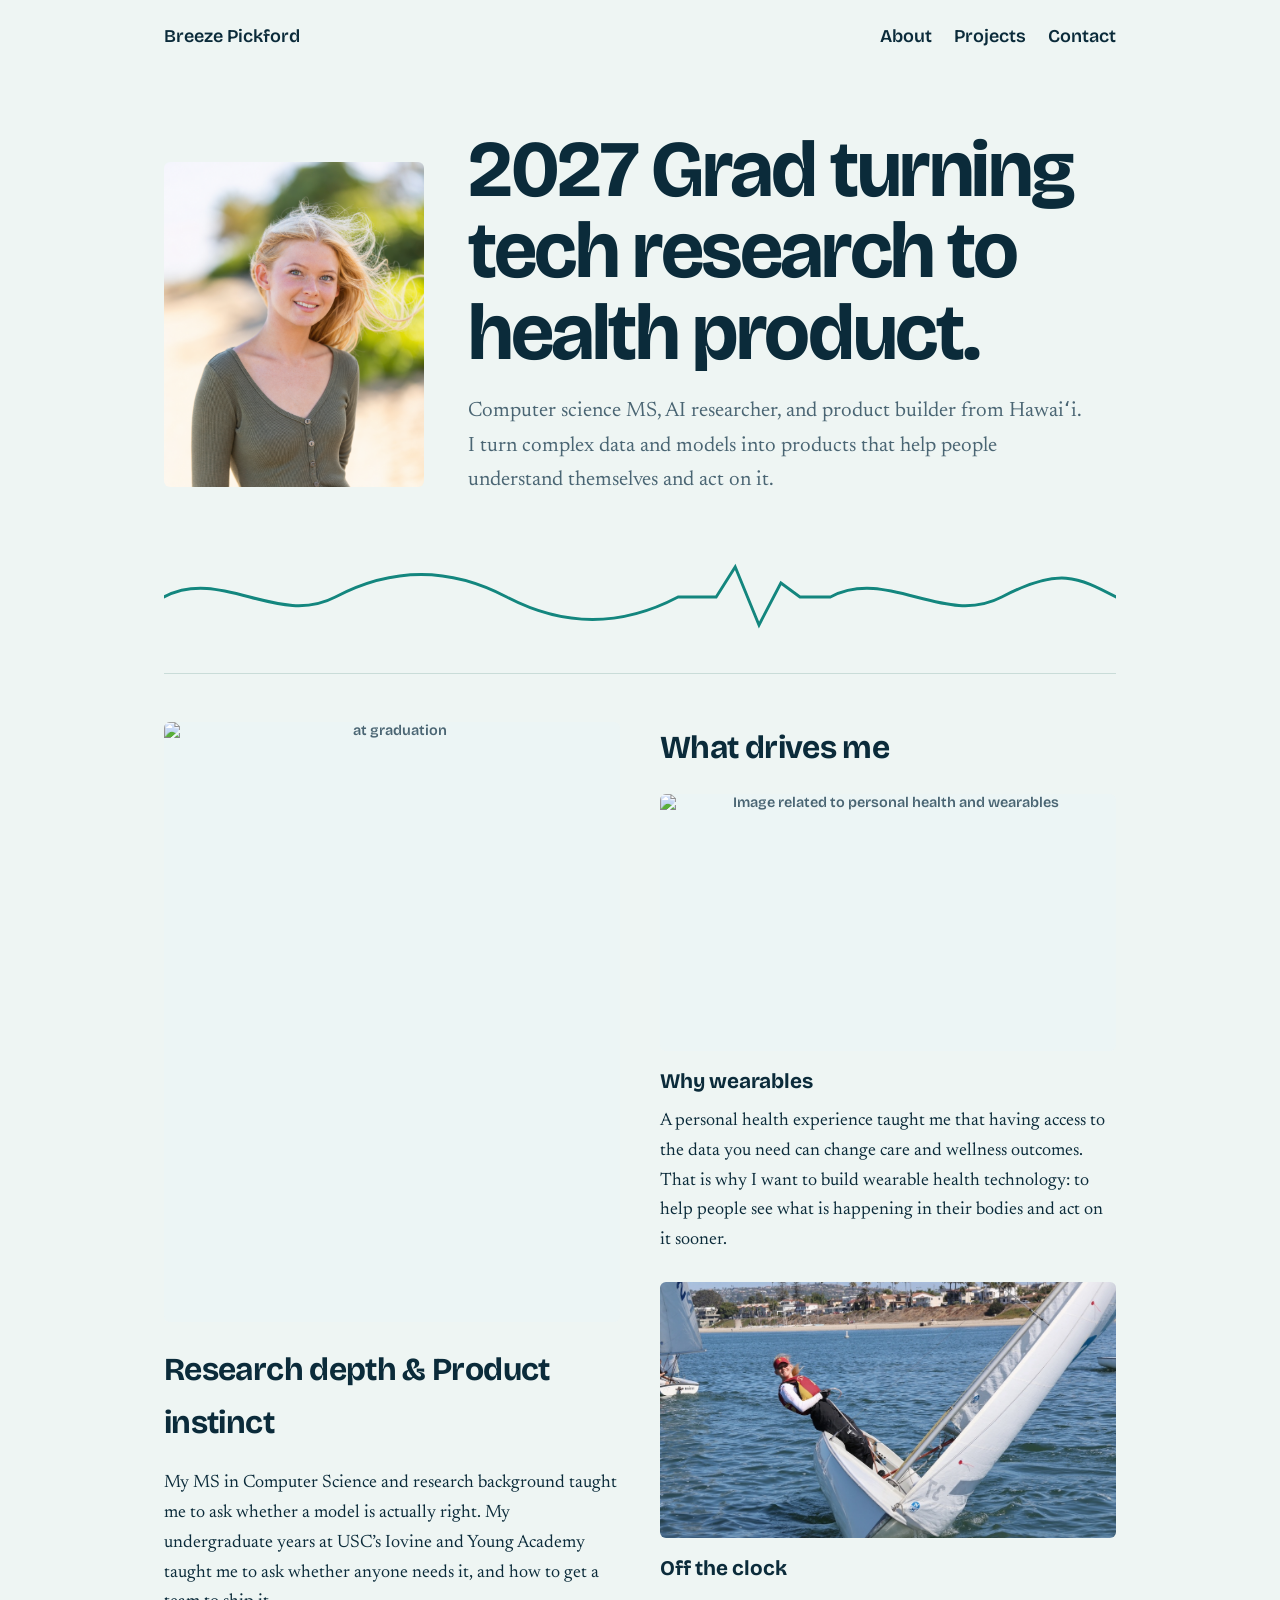
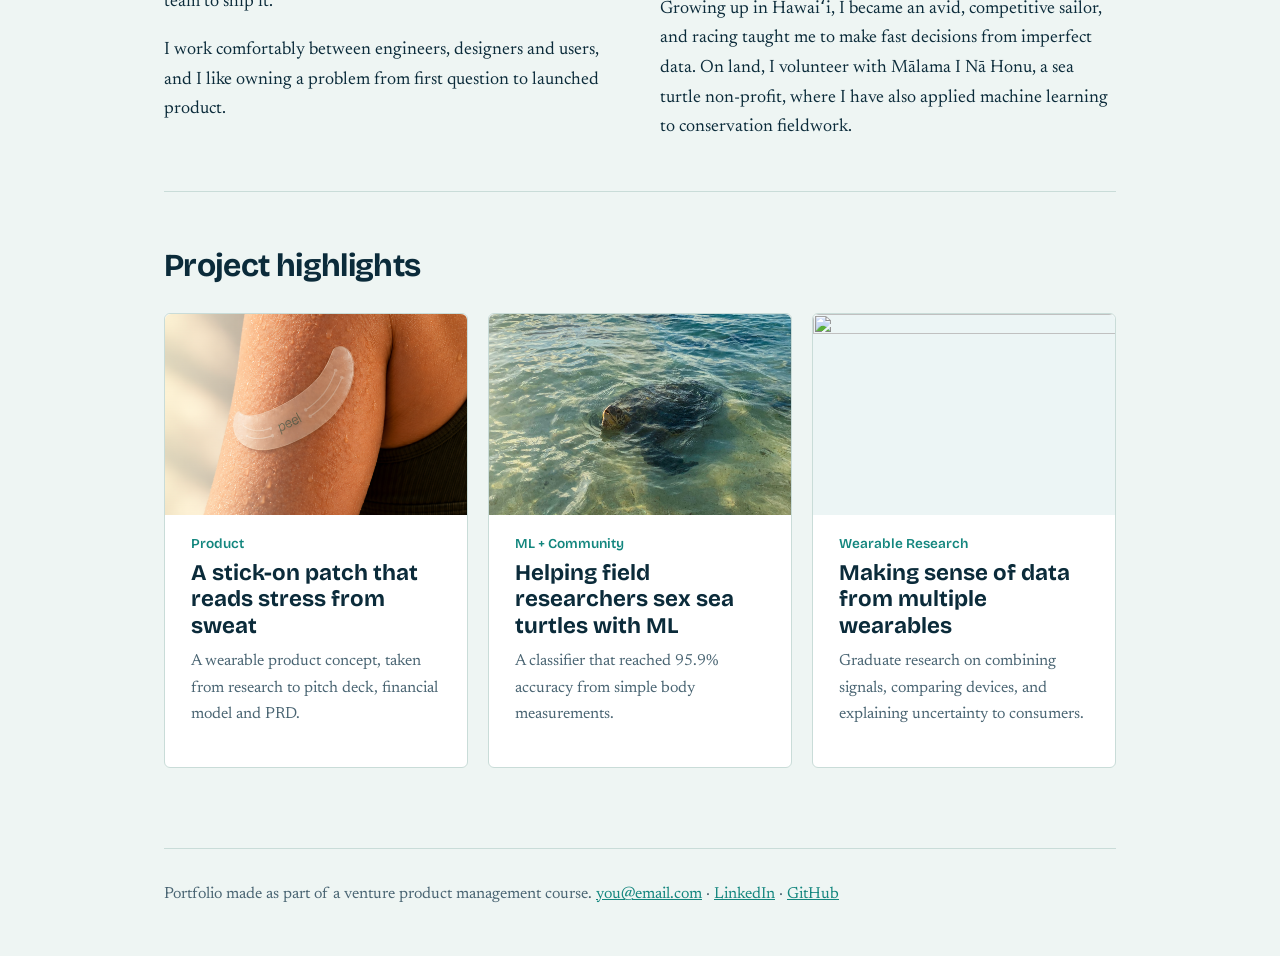
==== index.html @ 47b54b05 "minor hero text change" ====
<!DOCTYPE html>
<html lang="en"><head><meta charset="utf-8"><title>Breeze Pickford — AI Product Manager</title>
<meta name="viewport" content="width=device-width,initial-scale=1">
<meta name="description" content="Breeze Pickford: AI researcher, computer scientist and product thinker building technology that turns personal data into better outcomes.">
<link rel="preconnect" href="https://fonts.googleapis.com"><link rel="preconnect" href="https://fonts.gstatic.com" crossorigin>
<link href="https://fonts.googleapis.com/css2?family=Bricolage+Grotesque:wght@500;600;800&family=Newsreader:ital,wght@0,400;0,600;1,400&display=swap" rel="stylesheet">
<link rel="stylesheet" href="style.css"></head><body>
<div class="wrap">
<nav class="nav"><a href="index.html">Breeze Pickford</a><span><a href="#about">About</a><a href="#projects">Projects</a><a href="mailto:you@email.com">Contact</a></span></nav>
<header class="hero">
<div class="herogrid"><img class="img" src="images/portrait.jpg" alt="Headshot">
<div><h1>2027 Grad turning tech research to health product.</h1>
<p class="lede">Computer science MS, AI researcher, and product builder from Hawaiʻi. I turn complex data and models into products that help people understand themselves and act on it.</p></div></div>
<svg class="wave" viewBox="0 0 1000 90" preserveAspectRatio="none" role="img" aria-label="A wave line that becomes a heartbeat trace"><path d="M0 50 C60 20 120 80 180 50 S300 20 360 50 S480 80 540 50 L580 50 L600 20 L625 78 L648 36 L668 50 L700 50 C760 20 820 80 880 50 S960 30 1000 50"/></svg>
</header>
<section class="about" id="about">
<div class="colL"><img class="img" src="images/graduation.jpg" alt="at graduation">
<h2>Research depth & Product instinct</h2>
<p>My MS in Computer Science and research background taught me to ask whether a model is actually right. My undergraduate years at USC’s Iovine and Young Academy taught me to ask whether anyone needs it, and how to get a team to ship it.</p>
<p>I work comfortably between engineers, designers and users, and I like owning a problem from first question to launched product.</p></div>
<div><h2>What drives me</h2>
<div class="drive"><img class="img" src="images/drives-health.jpg" alt="Image related to personal health and wearables">
<h3>Why wearables</h3>
<p>A personal health experience taught me that having access to the data you need can change care and wellness outcomes. That is why I want to build wearable health technology: to help people see what is happening in their bodies and act on it sooner.</p></div>
<div class="drive"><img class="img" src="images/drives-sailing-turtles.jpg" alt="sailing, or volunteering with sea turtles">
<h3>Off the clock</h3>
<p>Growing up in Hawaiʻi, I became an avid, competitive sailor, and racing taught me to make fast decisions from imperfect data. On land, I volunteer with Mālama I Nā Honu, a sea turtle non-profit, where I have also applied machine learning to conservation fieldwork.</p></div>
</div>
</section>
<section class="projects" id="projects"><h2>Project highlights</h2>
<div class="grid">
<a class="card" href="project.html?p=patch"><img class="img" src="images/card-patch.jpg" alt=""><span class="tag">Product</span><h3>A stick-on patch that reads stress from sweat</h3><p>A wearable product concept, taken from research to pitch deck, financial model and PRD.</p></a>
<a class="card" href="project.html?p=turtle"><img class="img" src="images/card-turtle.jpg" alt=""><span class="tag">ML + Community</span><h3>Helping field researchers sex sea turtles with ML</h3><p>A classifier that reached 95.9% accuracy from simple body measurements.</p></a>
<a class="card" href="project.html?p=biosensor"><img class="img" src="images/card-biosensor.jpg" alt=""><span class="tag">Wearable Research</span><h3>Making sense of data from multiple wearables</h3><p>Graduate research on combining signals, comparing devices, and explaining uncertainty to consumers.</p></a>
</div></section>
<footer>Portfolio made as part of a venture product management course. <a href="mailto:you@email.com">you@email.com</a> · <a href="#">LinkedIn</a> · <a href="#">GitHub</a></footer>
</div></body></html>
---- style.css ----
:root{--bg:#eef5f3;--ink:#0b2b3a;--mute:#4a6573;--card:#fff;--line:#c9dcd8;--sea:#13867e;--sun:#e9a92f}
@media(prefers-color-scheme:dark){:root{--bg:#08202c;--ink:#e6f1ee;--mute:#9bb5b9;--card:#0d2c3a;--line:#1e4352;--sea:#4cc5b9;--sun:#f2b441}}
*{box-sizing:border-box}html{scroll-behavior:smooth}
body{margin:0;background:var(--bg);color:var(--ink);font:18px/1.65 "Newsreader",Georgia,serif}
h1,h2,h3,.nav,.tag,.btn{font-family:"Bricolage Grotesque",system-ui,sans-serif}
a{color:var(--sea)}a:focus-visible,.card:focus-visible{outline:3px solid var(--sun);outline-offset:3px}
.wrap{max-width:1000px;margin:0 auto;padding:0 24px}
.nav{display:flex;justify-content:space-between;padding:22px 0;font-weight:600}
.nav a{color:var(--ink);text-decoration:none;margin-left:22px}.nav a:first-child{margin:0}
.hero{padding:56px 0 24px}
h1{font-size:clamp(2.6rem,7vw,5rem);line-height:1.02;letter-spacing:-.03em;margin:0 0 20px;max-width:14ch}
.lede{font-size:1.3rem;max-width:56ch;color:var(--mute)}
.wave{width:100%;height:90px;margin-top:28px}
.wave path{fill:none;stroke:var(--sea);stroke-width:3;stroke-linecap:round;stroke-dasharray:1600;stroke-dashoffset:1600;animation:draw 2.6s ease-out forwards}
@keyframes draw{to{stroke-dashoffset:0}}
@media(prefers-reduced-motion:reduce){.wave path{animation:none;stroke-dashoffset:0}}
.about{display:grid;grid-template-columns:1fr 1fr;gap:40px;padding:48px 0;border-top:1px solid var(--line)}
.about p{margin:0 0 1em}
h2{font-size:2rem;letter-spacing:-.02em;margin:0 0 20px}
.projects{padding:48px 0 80px;border-top:1px solid var(--line)}
.grid{display:grid;grid-template-columns:repeat(auto-fit,minmax(280px,1fr));gap:20px}
.card{display:block;background:var(--card);border:1px solid var(--line);border-radius:6px;padding:26px;color:inherit;text-decoration:none;transition:transform .2s,border-color .2s}
.card:hover{transform:translateY(-3px);border-color:var(--sea)}
.card h3{font-size:1.4rem;margin:0 0 8px;line-height:1.2}.card p{margin:0 0 14px;color:var(--mute);font-size:1rem}
.tag{font-size:.85rem;color:var(--sea);font-weight:600}
.pill{display:inline-block;border:1px solid var(--line);border-radius:99px;padding:2px 12px;margin:0 6px 8px 0;font:600 .85rem "Bricolage Grotesque",sans-serif}
.ph{background:color-mix(in srgb,var(--sun) 30%,transparent);padding:0 4px;border-radius:3px}
.phead{padding:48px 0 32px}.phead h1{max-width:20ch;font-size:clamp(2.2rem,5.5vw,4rem)}
.facts{display:grid;grid-template-columns:repeat(auto-fit,minmax(180px,1fr));gap:20px;border-top:1px solid var(--line);border-bottom:1px solid var(--line);padding:22px 0;margin-bottom:8px}
.facts b{display:block;font:600 .9rem "Bricolage Grotesque",sans-serif;color:var(--sea)}
.sec{padding:44px 0;max-width:720px}.sec h2{margin-bottom:14px}
.box{background:var(--card);border:1px solid var(--line);border-left:5px solid var(--sea);border-radius:6px;padding:20px 24px;margin:0 0 16px}
.box h3{margin:0 0 6px;font-size:1.15rem}.box p{margin:0}
.btn{display:inline-block;background:var(--ink);color:var(--bg);padding:12px 22px;border-radius:99px;text-decoration:none;font-weight:600}
footer{border-top:1px solid var(--line);padding:32px 0 48px;color:var(--mute);font-size:1rem}
@media(max-width:700px){.about{grid-template-columns:1fr}body{font-size:17px}}
.img{aspect-ratio:16/10;display:grid;place-items:center;text-align:center;padding:16px;border:2px dashed var(--line);border-radius:6px;background:color-mix(in srgb,var(--sea) 8%,var(--card));color:var(--mute);font:600 .9rem "Bricolage Grotesque",sans-serif}
img.img{display:block;width:100%;height:auto;object-fit:cover;border:0;padding:0}
.card .img{aspect-ratio:3/2;margin:-26px -26px 18px;border-radius:6px 6px 0 0;width:calc(100% + 52px);max-width:none}.card .tag{display:block;margin-bottom:4px}
.portrait{aspect-ratio:4/5;max-width:300px;margin-bottom:20px}
.hero-img{aspect-ratio:21/9;margin:8px 0 8px}
.gallery{display:grid;grid-template-columns:repeat(auto-fit,minmax(260px,1fr));gap:16px;padding:16px 0 8px}
.gallery figure{margin:0}.gallery figcaption{font-size:.9rem;color:var(--mute);margin-top:6px}
.more{font:600 .95rem "Bricolage Grotesque",sans-serif;color:var(--sea)}
.stats{display:grid;grid-template-columns:repeat(auto-fit,minmax(150px,1fr));gap:16px;margin:20px 0}
.stats div{border-top:3px solid var(--sea);padding-top:8px;font:500 .95rem "Bricolage Grotesque",sans-serif;color:var(--mute)}
.stats b{display:block;font-size:2.2rem;line-height:1.1;color:var(--ink)}
.herogrid{display:grid;grid-template-columns:260px 1fr;gap:44px;align-items:center}
.herogrid img.img{aspect-ratio:4/5;margin:0}
.herogrid h1{margin-top:0}
.about{align-items:stretch}
.colL{display:flex;flex-direction:column}
.colL img.img{flex:1 1 0;min-height:360px;aspect-ratio:auto;margin-bottom:22px}
.about h3{font-size:1.3rem;margin:0 0 8px;letter-spacing:-.01em}
.drive img.img{aspect-ratio:16/9;margin-bottom:14px}
.drive+.drive{margin-top:26px}
.drive p{margin:0}
@media(max-width:700px){.herogrid{grid-template-columns:1fr;gap:24px}.herogrid img.img{max-width:240px}.colL img.img{flex:none;aspect-ratio:4/5;min-height:0}}
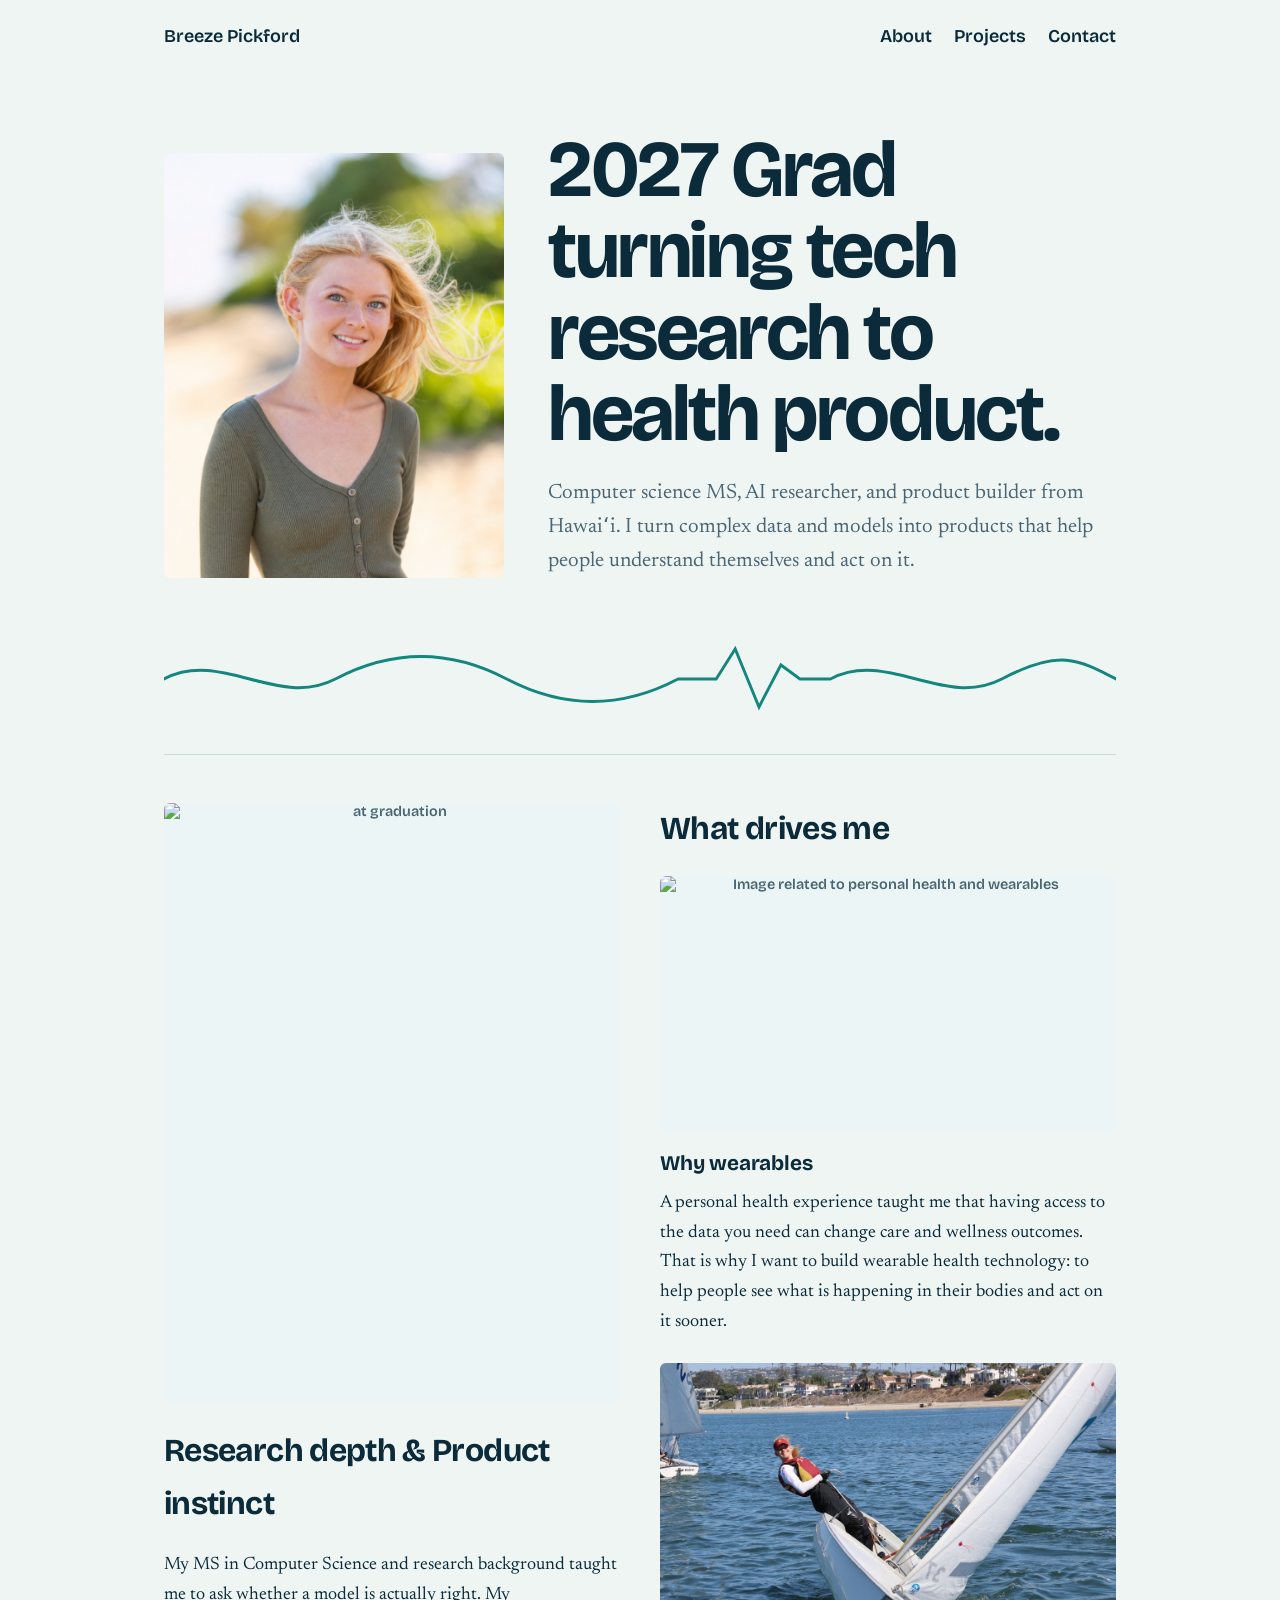
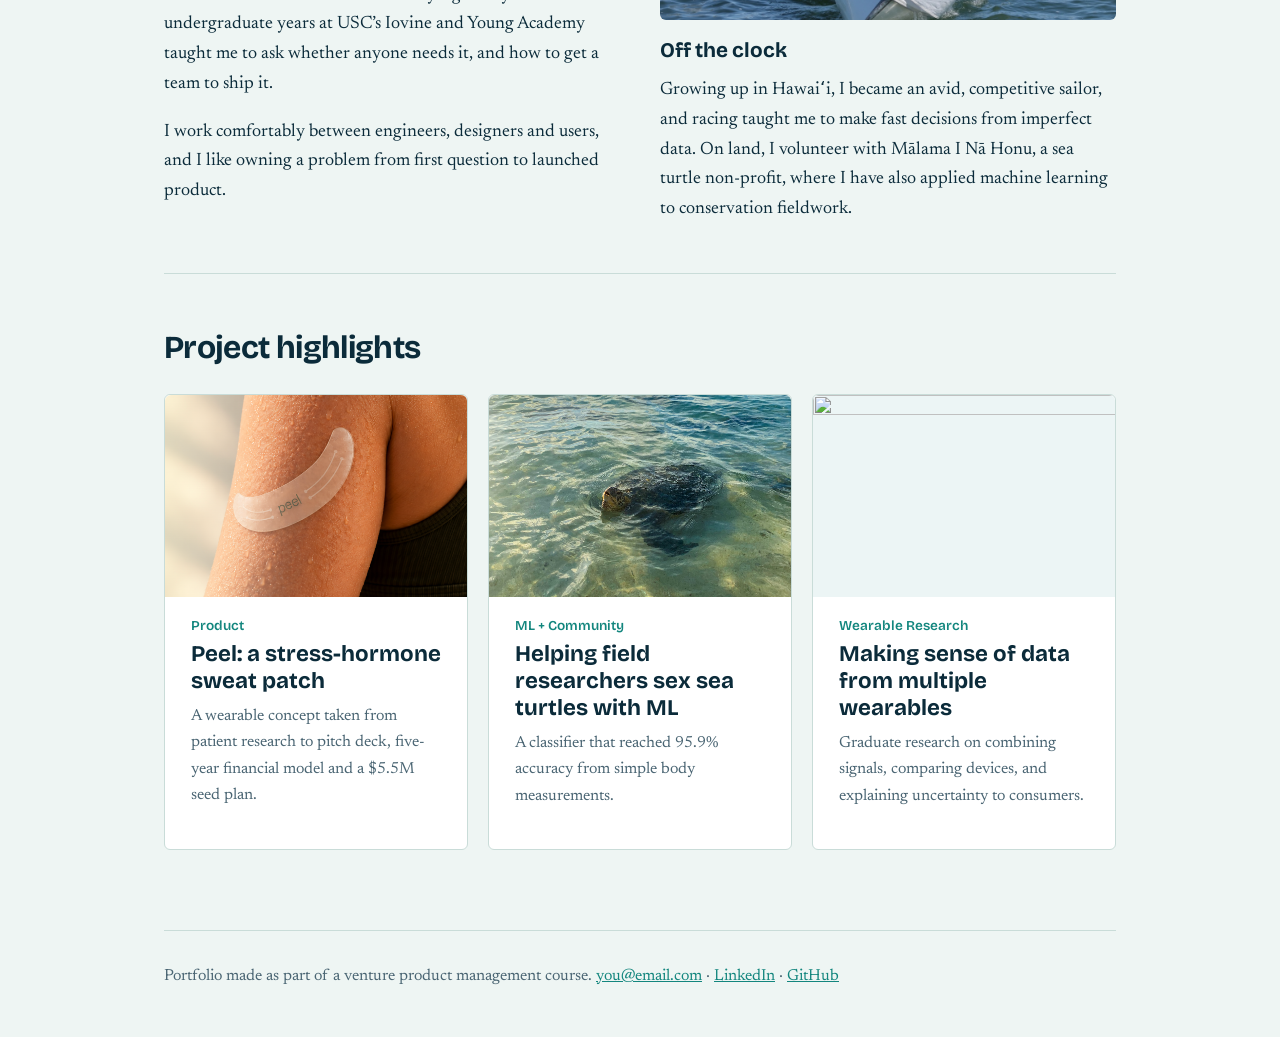
==== commit 8a4eb8c3: "peel project page initial flush out" ====
--- a/index.html
+++ b/index.html
@@ -29,7 +29,7 @@
 </section>
 <section class="projects" id="projects"><h2>Project highlights</h2>
 <div class="grid">
-<a class="card" href="project.html?p=patch"><img class="img" src="images/card-patch.jpg" alt=""><span class="tag">Product</span><h3>A stick-on patch that reads stress from sweat</h3><p>A wearable product concept, taken from research to pitch deck, financial model and PRD.</p></a>
+<a class="card" href="peel.html"><img class="img" src="images/card-patch.jpg" alt=""><span class="tag">Product</span><h3>Peel: a stress-hormone sweat patch</h3><p>A wearable concept taken from patient research to pitch deck, five-year financial model and a $5.5M seed plan.</p></a>
 <a class="card" href="project.html?p=turtle"><img class="img" src="images/card-turtle.jpg" alt=""><span class="tag">ML + Community</span><h3>Helping field researchers sex sea turtles with ML</h3><p>A classifier that reached 95.9% accuracy from simple body measurements.</p></a>
 <a class="card" href="project.html?p=biosensor"><img class="img" src="images/card-biosensor.jpg" alt=""><span class="tag">Wearable Research</span><h3>Making sense of data from multiple wearables</h3><p>Graduate research on combining signals, comparing devices, and explaining uncertainty to consumers.</p></a>
 </div></section>
--- a/style.css
+++ b/style.css
@@ -45,7 +45,7 @@
 .stats{display:grid;grid-template-columns:repeat(auto-fit,minmax(150px,1fr));gap:16px;margin:20px 0}
 .stats div{border-top:3px solid var(--sea);padding-top:8px;font:500 .95rem "Bricolage Grotesque",sans-serif;color:var(--mute)}
 .stats b{display:block;font-size:2.2rem;line-height:1.1;color:var(--ink)}
-.herogrid{display:grid;grid-template-columns:260px 1fr;gap:44px;align-items:center}
+.herogrid{display:grid;grid-template-columns:340px 1fr;gap:44px;align-items:center}
 .herogrid img.img{aspect-ratio:4/5;margin:0}
 .herogrid h1{margin-top:0}
 .about{align-items:stretch}
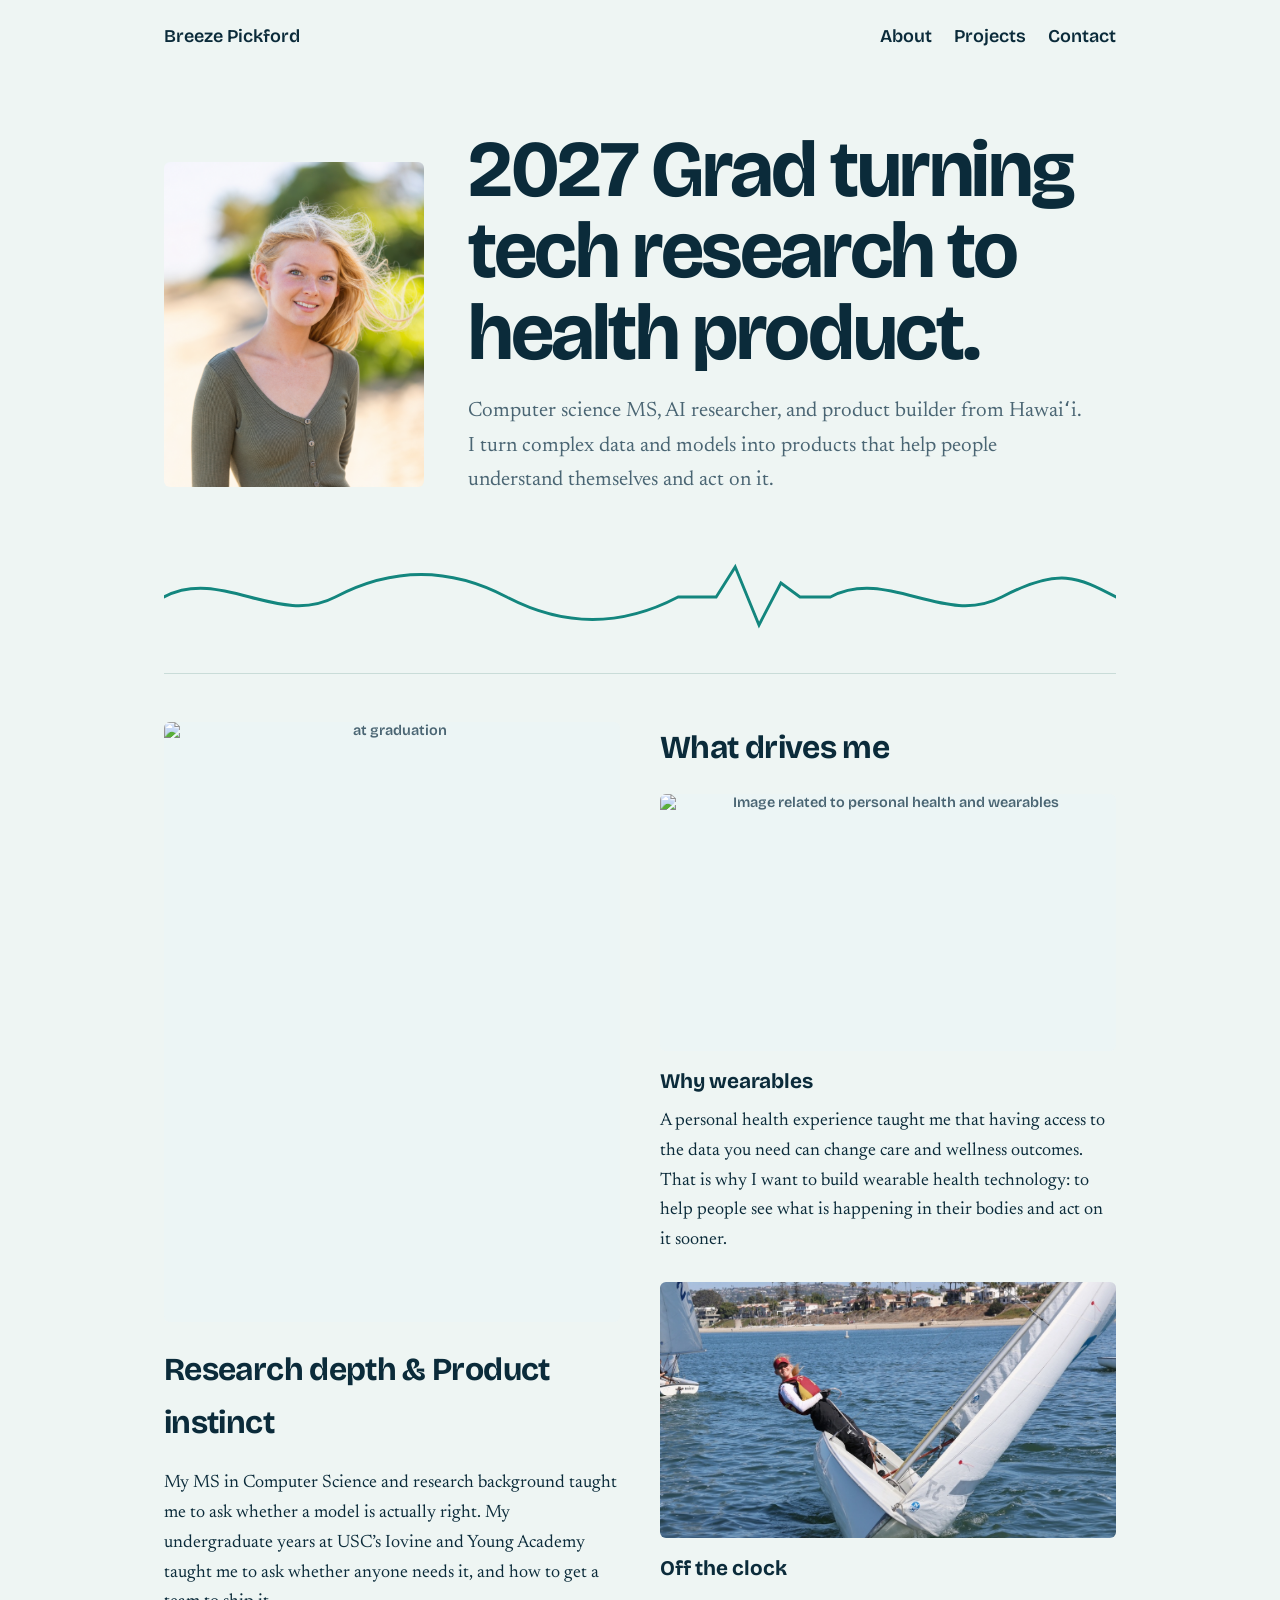
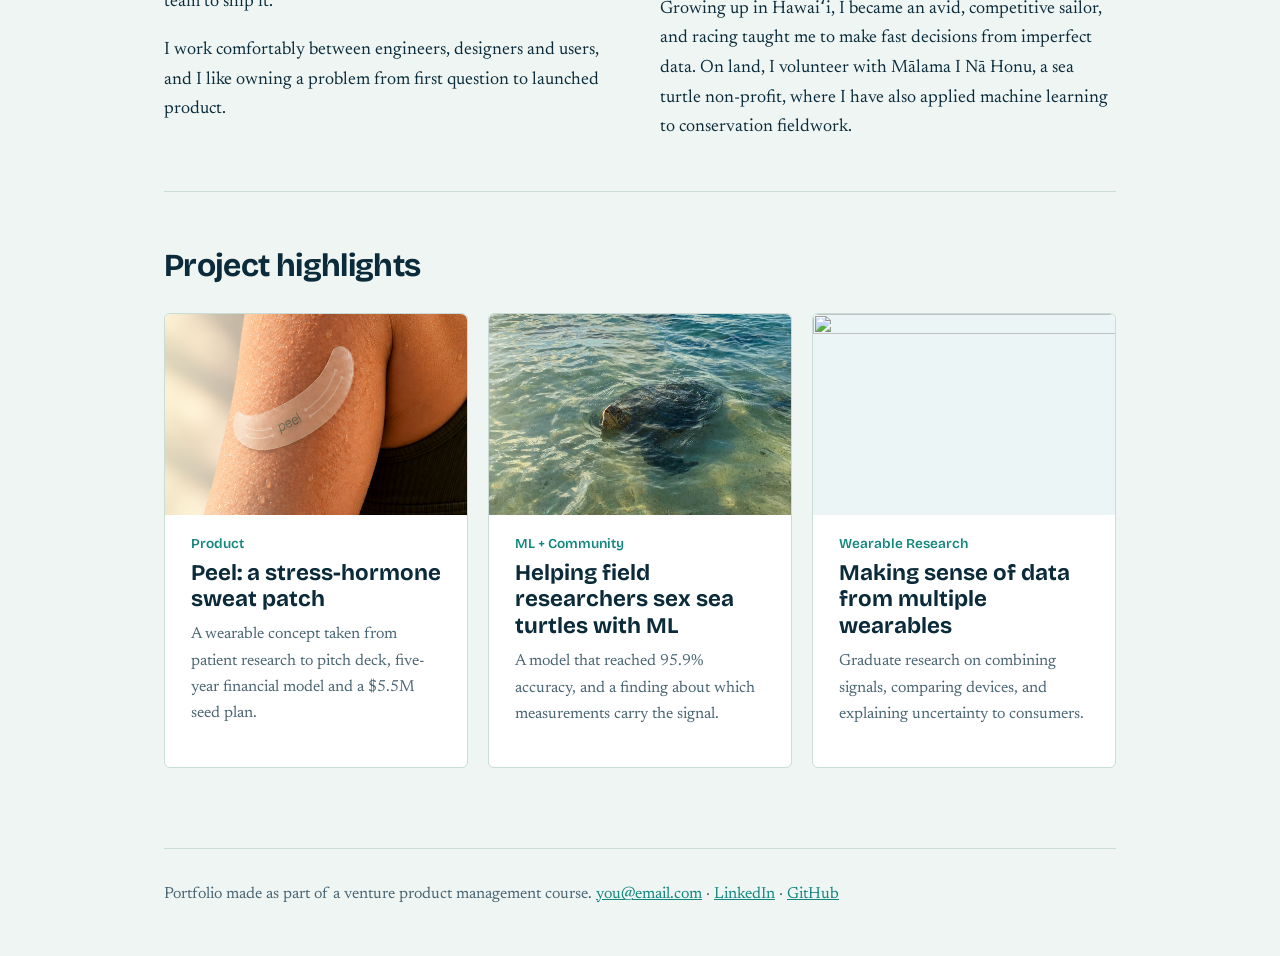
==== commit 2a84d767: "turtle project 2 inital flesh out" ====
--- a/index.html
+++ b/index.html
@@ -30,7 +30,7 @@
 <section class="projects" id="projects"><h2>Project highlights</h2>
 <div class="grid">
 <a class="card" href="peel.html"><img class="img" src="images/card-patch.jpg" alt=""><span class="tag">Product</span><h3>Peel: a stress-hormone sweat patch</h3><p>A wearable concept taken from patient research to pitch deck, five-year financial model and a $5.5M seed plan.</p></a>
-<a class="card" href="project.html?p=turtle"><img class="img" src="images/card-turtle.jpg" alt=""><span class="tag">ML + Community</span><h3>Helping field researchers sex sea turtles with ML</h3><p>A classifier that reached 95.9% accuracy from simple body measurements.</p></a>
+<a class="card" href="turtle.html"><img class="img" src="images/card-turtle.jpg" alt=""><span class="tag">ML + Community</span><h3>Helping field researchers sex sea turtles with ML</h3><p>A model that reached 95.9% accuracy, and a finding about which measurements carry the signal.</p></a>
 <a class="card" href="project.html?p=biosensor"><img class="img" src="images/card-biosensor.jpg" alt=""><span class="tag">Wearable Research</span><h3>Making sense of data from multiple wearables</h3><p>Graduate research on combining signals, comparing devices, and explaining uncertainty to consumers.</p></a>
 </div></section>
 <footer>Portfolio made as part of a venture product management course. <a href="mailto:you@email.com">you@email.com</a> · <a href="#">LinkedIn</a> · <a href="#">GitHub</a></footer>
--- a/style.css
+++ b/style.css
@@ -45,7 +45,7 @@
 .stats{display:grid;grid-template-columns:repeat(auto-fit,minmax(150px,1fr));gap:16px;margin:20px 0}
 .stats div{border-top:3px solid var(--sea);padding-top:8px;font:500 .95rem "Bricolage Grotesque",sans-serif;color:var(--mute)}
 .stats b{display:block;font-size:2.2rem;line-height:1.1;color:var(--ink)}
-.herogrid{display:grid;grid-template-columns:340px 1fr;gap:44px;align-items:center}
+.herogrid{display:grid;grid-template-columns:260px 1fr;gap:44px;align-items:center}
 .herogrid img.img{aspect-ratio:4/5;margin:0}
 .herogrid h1{margin-top:0}
 .about{align-items:stretch}
@@ -56,3 +56,24 @@
 .drive+.drive{margin-top:26px}
 .drive p{margin:0}
 @media(max-width:700px){.herogrid{grid-template-columns:1fr;gap:24px}.herogrid img.img{max-width:240px}.colL img.img{flex:none;aspect-ratio:4/5;min-height:0}}
+
+/* shared case-study styles */
+.cols3{display:grid;grid-template-columns:repeat(auto-fit,minmax(220px,1fr));gap:16px;margin:20px 0}
+.cols3 .box{margin:0}
+.big{font:800 2.4rem/1 "Bricolage Grotesque",sans-serif;color:var(--sea);display:block;margin-bottom:6px}
+.sec.wide{max-width:none}.sec.wide>p,.sec.wide>h2{max-width:720px}
+.bars{margin:18px 0;max-width:760px}
+.row{display:grid;grid-template-columns:170px 1fr 70px;gap:12px;align-items:center;margin:8px 0;font:500 .95rem "Bricolage Grotesque",sans-serif}
+.track{background:color-mix(in srgb,var(--sea) 14%,transparent);border-radius:4px;height:18px}
+.fill{height:100%;background:var(--sea);border-radius:4px;min-width:3px}
+.row b{text-align:right}
+.tbl{overflow-x:auto;margin:18px 0}table{border-collapse:collapse;width:100%;min-width:560px;font:500 .95rem "Bricolage Grotesque",sans-serif}
+th,td{padding:10px 12px;text-align:right;border-bottom:1px solid var(--line)}th:first-child,td:first-child{text-align:left}th{color:var(--sea)}
+.tl{list-style:none;padding:0;margin:18px 0;border-left:3px solid var(--sea);max-width:720px}
+.tl li{padding:0 0 18px 20px;position:relative}.tl li:before{content:"";position:absolute;left:-9px;top:8px;width:15px;height:15px;border-radius:50%;background:var(--sun)}
+.tl b{font-family:"Bricolage Grotesque",sans-serif}
+figure.shot{margin:22px 0}figure.shot figcaption{font-size:.9rem;color:var(--mute);margin-top:6px}
+.two{display:grid;grid-template-columns:1fr 1fr;gap:28px;align-items:start}
+@media(max-width:700px){.two{grid-template-columns:1fr}.row{grid-template-columns:110px 1fr 56px}}
+tr.best td{font-weight:700;color:var(--sea)}
+.note{font-size:.95rem;color:var(--mute)}
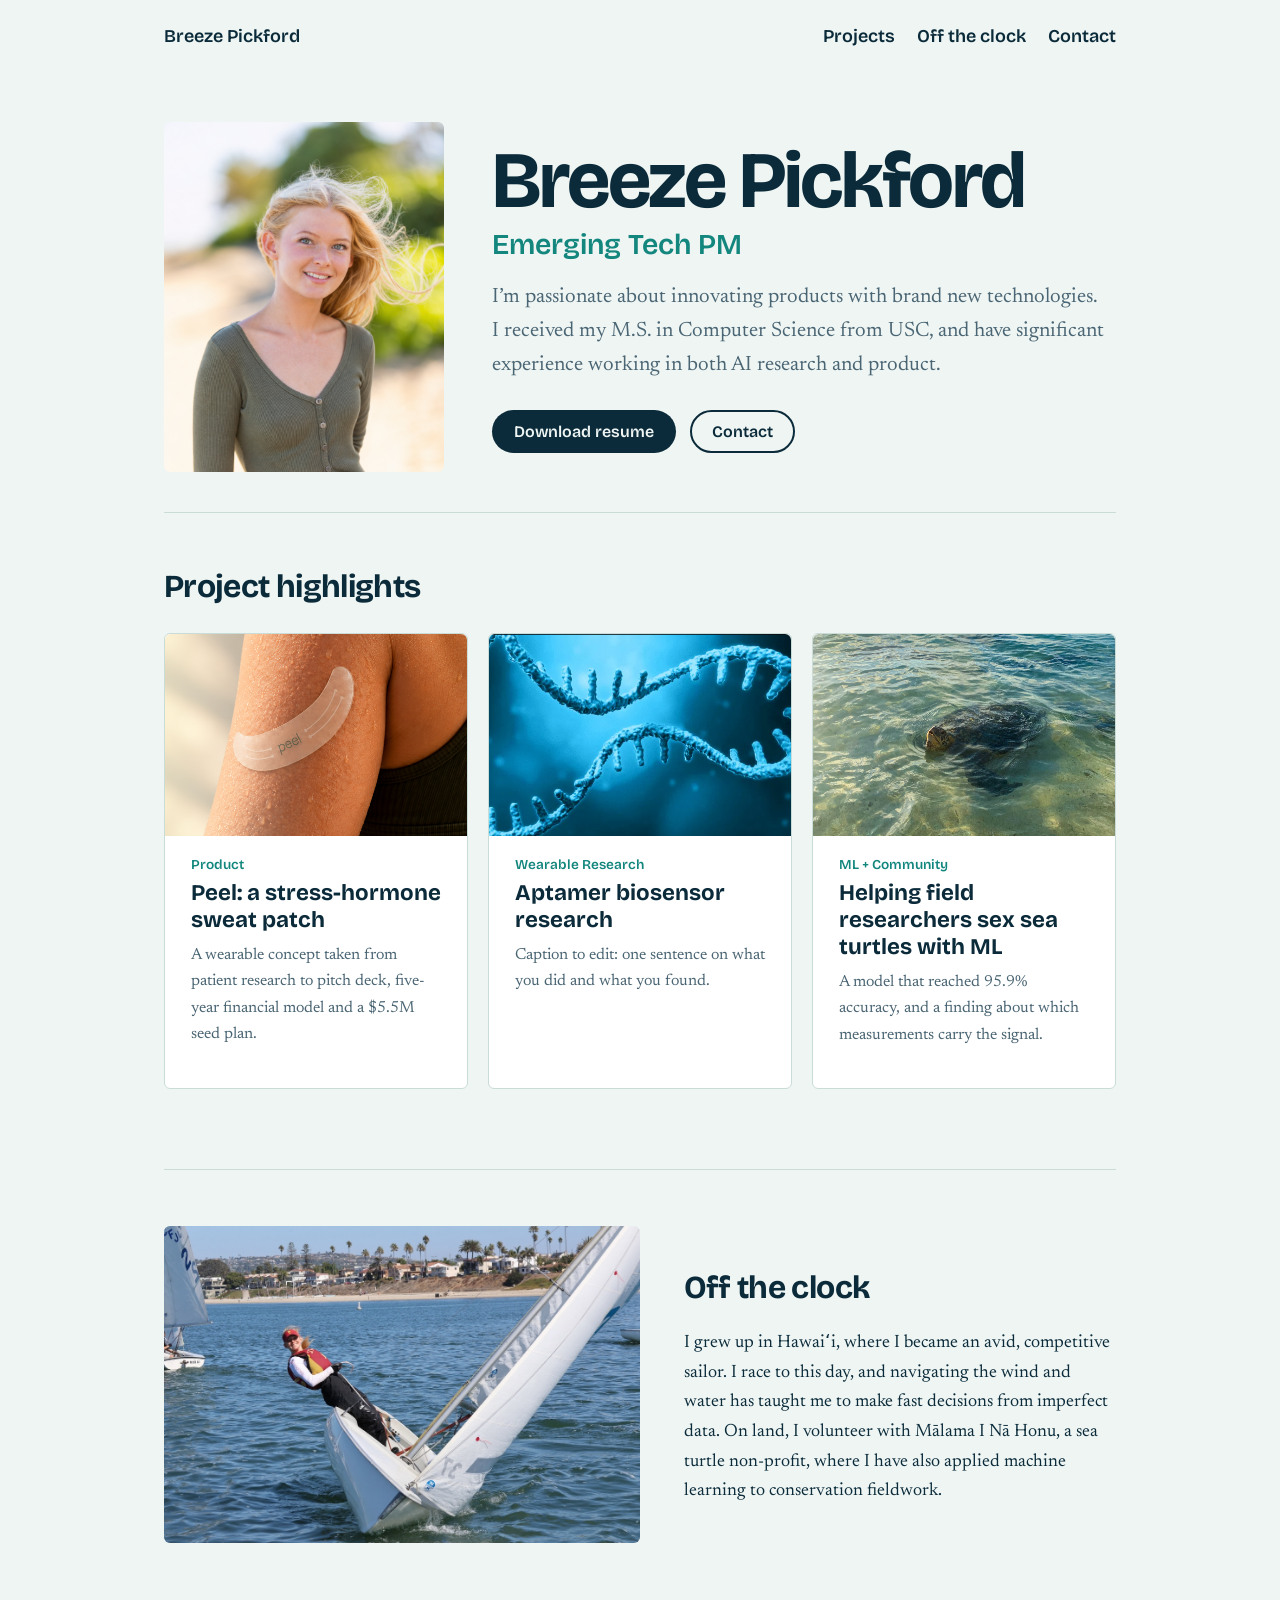
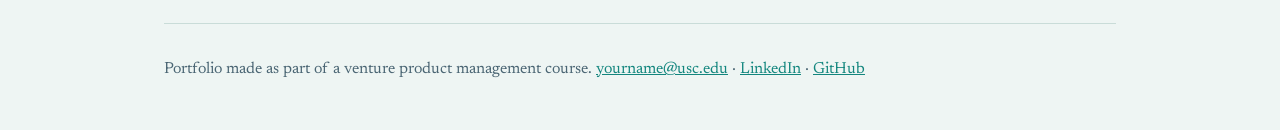
==== commit f90436e8: "v2" ====
--- a/index.html
+++ b/index.html
@@ -1,37 +1,40 @@
 <!DOCTYPE html>
-<html lang="en"><head><meta charset="utf-8"><title>Breeze Pickford — AI Product Manager</title>
+<html lang="en"><head><meta charset="utf-8"><title>Breeze Pickford — Emerging Tech PM</title>
 <meta name="viewport" content="width=device-width,initial-scale=1">
-<meta name="description" content="Breeze Pickford: AI researcher, computer scientist and product thinker building technology that turns personal data into better outcomes.">
+<meta name="description" content="Breeze Pickford: emerging tech product manager with an M.S. in Computer Science from USC and experience in AI research and product.">
 <link rel="preconnect" href="https://fonts.googleapis.com"><link rel="preconnect" href="https://fonts.gstatic.com" crossorigin>
 <link href="https://fonts.googleapis.com/css2?family=Bricolage+Grotesque:wght@500;600;800&family=Newsreader:ital,wght@0,400;0,600;1,400&display=swap" rel="stylesheet">
 <link rel="stylesheet" href="style.css"></head><body>
 <div class="wrap">
-<nav class="nav"><a href="index.html">Breeze Pickford</a><span><a href="#about">About</a><a href="#projects">Projects</a><a href="mailto:you@email.com">Contact</a></span></nav>
-<header class="hero">
-<div class="herogrid"><img class="img" src="images/portrait.jpg" alt="Headshot">
-<div><h1>2027 Grad turning tech research to health product.</h1>
-<p class="lede">Computer science MS, AI researcher, and product builder from Hawaiʻi. I turn complex data and models into products that help people understand themselves and act on it.</p></div></div>
-<svg class="wave" viewBox="0 0 1000 90" preserveAspectRatio="none" role="img" aria-label="A wave line that becomes a heartbeat trace"><path d="M0 50 C60 20 120 80 180 50 S300 20 360 50 S480 80 540 50 L580 50 L600 20 L625 78 L648 36 L668 50 L700 50 C760 20 820 80 880 50 S960 30 1000 50"/></svg>
+<nav class="nav"><a href="index.html">Breeze Pickford</a><span><a href="#projects">Projects</a><a href="#about">Off the clock</a><a href="mailto:yourname@usc.edu">Contact</a></span></nav>
+
+<header class="home-hero">
+<img class="headshot" src="images/portrait.jpg" alt="Breeze Pickford smiling outdoors, hair blowing in the wind">
+<div>
+<h1>Breeze Pickford</h1>
+<p class="role">Emerging Tech PM</p>
+<p class="lede">I’m passionate about innovating products with brand new technologies. I received my M.S. in Computer Science from USC, and have significant experience working in both AI research and product.</p>
+<div class="hero-links">
+<a class="btn" href="resume.pdf" download>Download resume</a>
+<a class="btn alt" href="mailto:yourname@usc.edu">Contact</a>
+</div>
+</div>
 </header>
-<section class="about" id="about">
-<div class="colL"><img class="img" src="images/graduation.jpg" alt="at graduation">
-<h2>Research depth & Product instinct</h2>
-<p>My MS in Computer Science and research background taught me to ask whether a model is actually right. My undergraduate years at USC’s Iovine and Young Academy taught me to ask whether anyone needs it, and how to get a team to ship it.</p>
-<p>I work comfortably between engineers, designers and users, and I like owning a problem from first question to launched product.</p></div>
-<div><h2>What drives me</h2>
-<div class="drive"><img class="img" src="images/drives-health.jpg" alt="Image related to personal health and wearables">
-<h3>Why wearables</h3>
-<p>A personal health experience taught me that having access to the data you need can change care and wellness outcomes. That is why I want to build wearable health technology: to help people see what is happening in their bodies and act on it sooner.</p></div>
-<div class="drive"><img class="img" src="images/drives-sailing-turtles.jpg" alt="sailing, or volunteering with sea turtles">
-<h3>Off the clock</h3>
-<p>Growing up in Hawaiʻi, I became an avid, competitive sailor, and racing taught me to make fast decisions from imperfect data. On land, I volunteer with Mālama I Nā Honu, a sea turtle non-profit, where I have also applied machine learning to conservation fieldwork.</p></div>
+
+<section class="projects" id="projects"><h2>Project highlights</h2>
+<div class="grid">
+<a class="card" href="peel.html"><img class="img" src="images/card-patch.jpg" alt="The Peel sweat patch on an upper arm"><span class="tag">Product</span><h3>Peel: a stress-hormone sweat patch</h3><p>A wearable concept taken from patient research to pitch deck, five-year financial model and a $5.5M seed plan.</p></a>
+<a class="card" href="aptamer.html"><img class="img" src="images/card-aptamer.jpg" alt="3D rendering of an aptamer strand"><span class="tag">Wearable Research</span><h3>Aptamer biosensor research</h3><p>Caption to edit: one sentence on what you did and what you found.</p></a>
+<a class="card" href="turtle.html"><img class="img" src="images/card-turtle.jpg" alt="A green sea turtle surfacing in clear water"><span class="tag">ML + Community</span><h3>Helping field researchers sex sea turtles with ML</h3><p>A model that reached 95.9% accuracy, and a finding about which measurements carry the signal.</p></a>
+</div></section>
+
+<section class="offclock" id="about">
+<img src="images/drives-sailing-turtles.jpg" alt="Breeze leaning out on a racing dinghy on a sunny bay" loading="lazy">
+<div>
+<h2>Off the clock</h2>
+<p>I grew up in Hawaiʻi, where I became an avid, competitive sailor. I race to this day, and navigating the wind and water has taught me to make fast decisions from imperfect data. On land, I volunteer with Mālama I Nā Honu, a sea turtle non-profit, where I have also applied machine learning to conservation fieldwork.</p>
 </div>
 </section>
-<section class="projects" id="projects"><h2>Project highlights</h2>
-<div class="grid">
-<a class="card" href="peel.html"><img class="img" src="images/card-patch.jpg" alt=""><span class="tag">Product</span><h3>Peel: a stress-hormone sweat patch</h3><p>A wearable concept taken from patient research to pitch deck, five-year financial model and a $5.5M seed plan.</p></a>
-<a class="card" href="turtle.html"><img class="img" src="images/card-turtle.jpg" alt=""><span class="tag">ML + Community</span><h3>Helping field researchers sex sea turtles with ML</h3><p>A model that reached 95.9% accuracy, and a finding about which measurements carry the signal.</p></a>
-<a class="card" href="project.html?p=biosensor"><img class="img" src="images/card-biosensor.jpg" alt=""><span class="tag">Wearable Research</span><h3>Making sense of data from multiple wearables</h3><p>Graduate research on combining signals, comparing devices, and explaining uncertainty to consumers.</p></a>
-</div></section>
-<footer>Portfolio made as part of a venture product management course. <a href="mailto:you@email.com">you@email.com</a> · <a href="#">LinkedIn</a> · <a href="#">GitHub</a></footer>
+
+<footer>Portfolio made as part of a venture product management course. <a href="mailto:yourname@usc.edu">yourname@usc.edu</a> · <a href="#">LinkedIn</a> · <a href="#">GitHub</a></footer>
 </div></body></html>
--- a/style.css
+++ b/style.css
@@ -77,3 +77,27 @@
 @media(max-width:700px){.two{grid-template-columns:1fr}.row{grid-template-columns:110px 1fr 56px}}
 tr.best td{font-weight:700;color:var(--sea)}
 .note{font-size:.95rem;color:var(--mute)}
+
+/* ---- home page redesign ---- */
+.home-hero{display:grid;grid-template-columns:280px 1fr;gap:48px;align-items:center;padding:48px 0 40px}
+.home-hero .headshot{display:block;width:100%;aspect-ratio:4/5;object-fit:cover;border-radius:6px}
+.home-hero h1{max-width:none;font-size:clamp(2.8rem,7vw,5rem);margin:0 0 6px}
+.role{font:600 clamp(1.3rem,3vw,1.8rem)/1.2 "Bricolage Grotesque",system-ui,sans-serif;color:var(--sea);margin:0 0 18px}
+.home-hero .lede{margin:0 0 26px}
+.hero-links{display:flex;flex-wrap:wrap;align-items:center;gap:14px;font:600 1rem "Bricolage Grotesque",system-ui,sans-serif}
+.hero-links .sep{color:var(--line)}
+.hero-links .btn.alt{background:transparent;color:var(--ink);border:2px solid var(--ink);padding:10px 20px}
+
+.projects{border-top:1px solid var(--line)}
+.projects .card .img{object-fit:cover}
+
+.offclock{display:grid;grid-template-columns:1.1fr 1fr;gap:44px;align-items:center;padding:56px 0 80px;border-top:1px solid var(--line)}
+.offclock img{display:block;width:100%;height:auto;aspect-ratio:3/2;object-fit:cover;border-radius:6px}
+.offclock h2{margin-bottom:14px}
+.offclock p{margin:0;max-width:52ch}
+
+@media(max-width:700px){
+  .home-hero{grid-template-columns:1fr;gap:24px}
+  .home-hero .headshot{max-width:240px}
+  .offclock{grid-template-columns:1fr;gap:24px}
+}
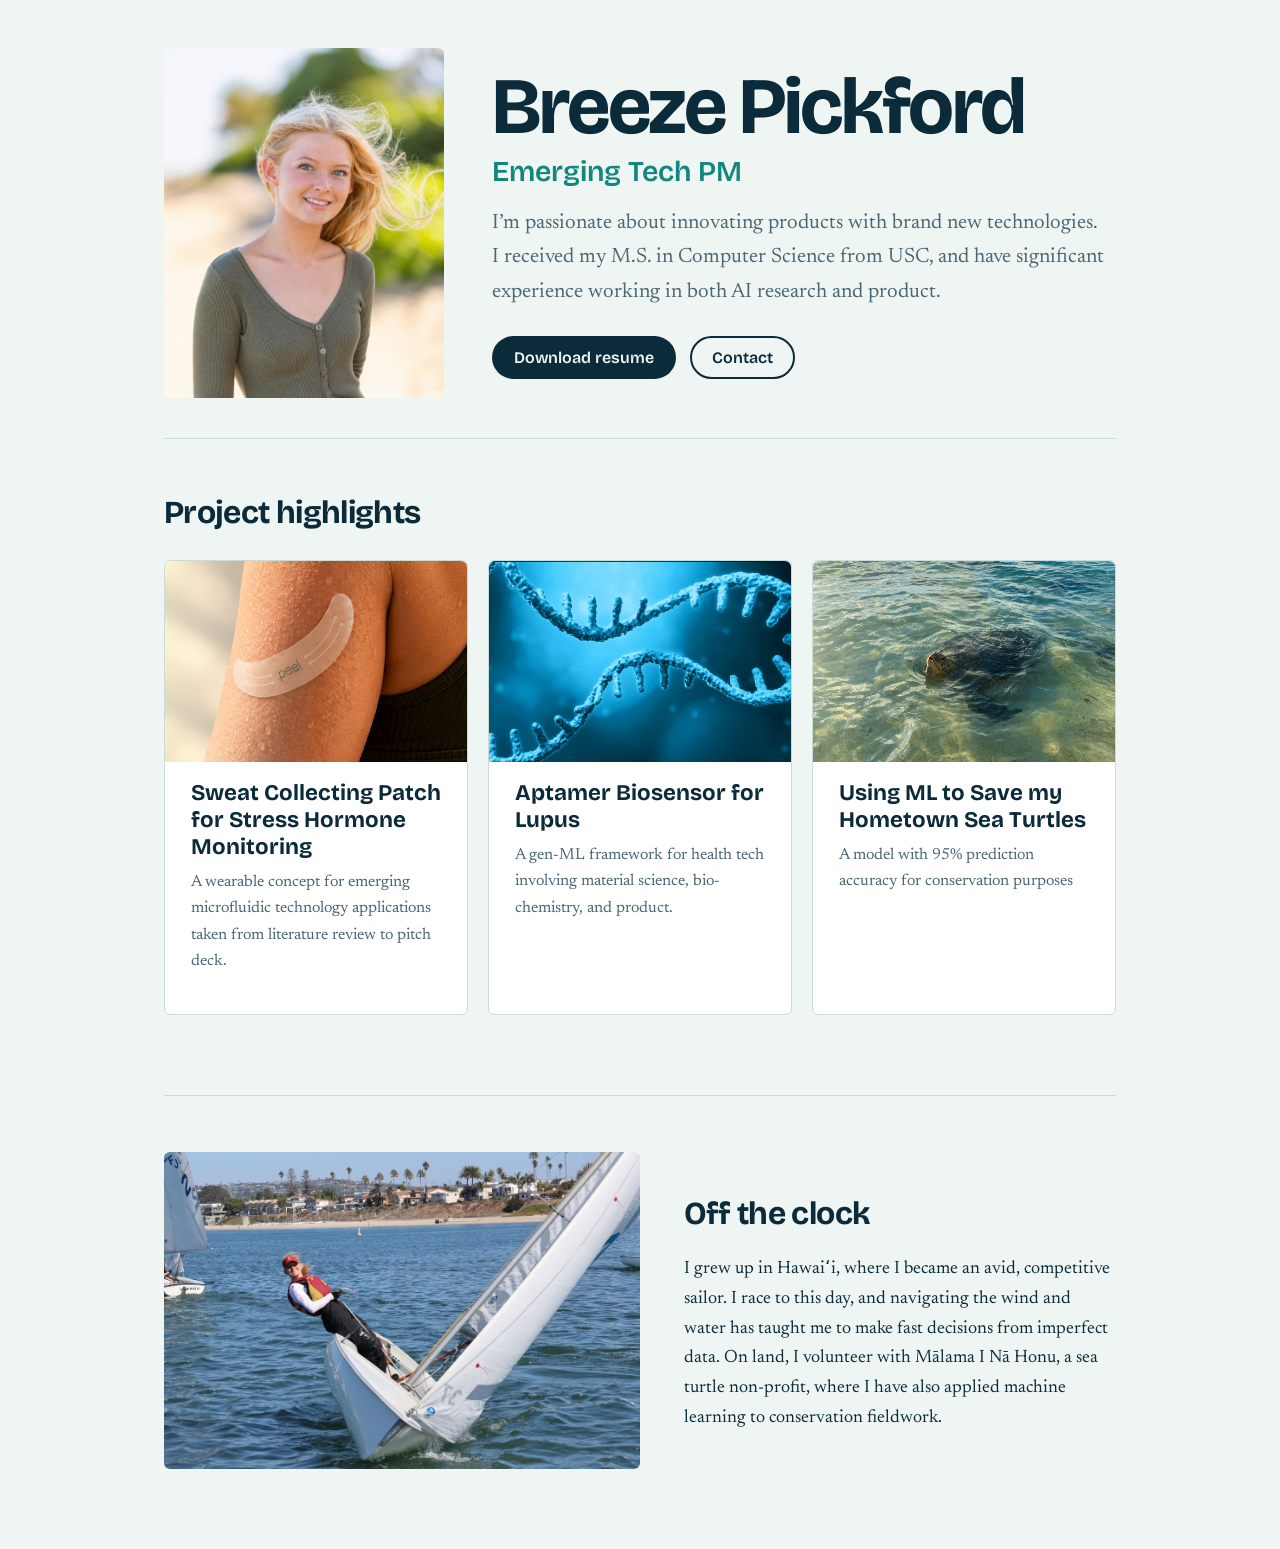
==== commit d3419a3c: "Update index.html" ====
--- a/index.html
+++ b/index.html
@@ -6,7 +6,6 @@
 <link href="https://fonts.googleapis.com/css2?family=Bricolage+Grotesque:wght@500;600;800&family=Newsreader:ital,wght@0,400;0,600;1,400&display=swap" rel="stylesheet">
 <link rel="stylesheet" href="style.css"></head><body>
 <div class="wrap">
-<nav class="nav"><a href="index.html">Breeze Pickford</a><span><a href="#projects">Projects</a><a href="#about">Off the clock</a><a href="mailto:yourname@usc.edu">Contact</a></span></nav>
 
 <header class="home-hero">
 <img class="headshot" src="images/portrait.jpg" alt="Breeze Pickford smiling outdoors, hair blowing in the wind">
@@ -23,9 +22,9 @@
 
 <section class="projects" id="projects"><h2>Project highlights</h2>
 <div class="grid">
-<a class="card" href="peel.html"><img class="img" src="images/card-patch.jpg" alt="The Peel sweat patch on an upper arm"><span class="tag">Product</span><h3>Peel: a stress-hormone sweat patch</h3><p>A wearable concept taken from patient research to pitch deck, five-year financial model and a $5.5M seed plan.</p></a>
-<a class="card" href="aptamer.html"><img class="img" src="images/card-aptamer.jpg" alt="3D rendering of an aptamer strand"><span class="tag">Wearable Research</span><h3>Aptamer biosensor research</h3><p>Caption to edit: one sentence on what you did and what you found.</p></a>
-<a class="card" href="turtle.html"><img class="img" src="images/card-turtle.jpg" alt="A green sea turtle surfacing in clear water"><span class="tag">ML + Community</span><h3>Helping field researchers sex sea turtles with ML</h3><p>A model that reached 95.9% accuracy, and a finding about which measurements carry the signal.</p></a>
+<a class="card" href="peel.html"><img class="img" src="images/card-patch.jpg" alt="The Peel sweat patch on an upper arm"><h3>Sweat Collecting Patch for Stress Hormone Monitoring</h3><p>A wearable concept for emerging microfluidic technology applications taken from literature review to pitch deck.</p></a>
+<a class="card" href="aptamer.html"><img class="img" src="images/card-aptamer.jpg" alt="3D rendering of an aptamer strand"><h3>Aptamer Biosensor for Lupus</h3><p>A gen-ML framework for health tech involving material science, bio-chemistry, and product.</p></a>
+<a class="card" href="turtle.html"><img class="img" src="images/card-turtle.jpg" alt="A green sea turtle surfacing in clear water"><h3>Using ML to Save my Hometown Sea Turtles</h3><p>A model with 95% prediction accuracy for conservation purposes</p></a>
 </div></section>
 
 <section class="offclock" id="about">
@@ -36,5 +35,4 @@
 </div>
 </section>
 
-<footer>Portfolio made as part of a venture product management course. <a href="mailto:yourname@usc.edu">yourname@usc.edu</a> · <a href="#">LinkedIn</a> · <a href="#">GitHub</a></footer>
 </div></body></html>
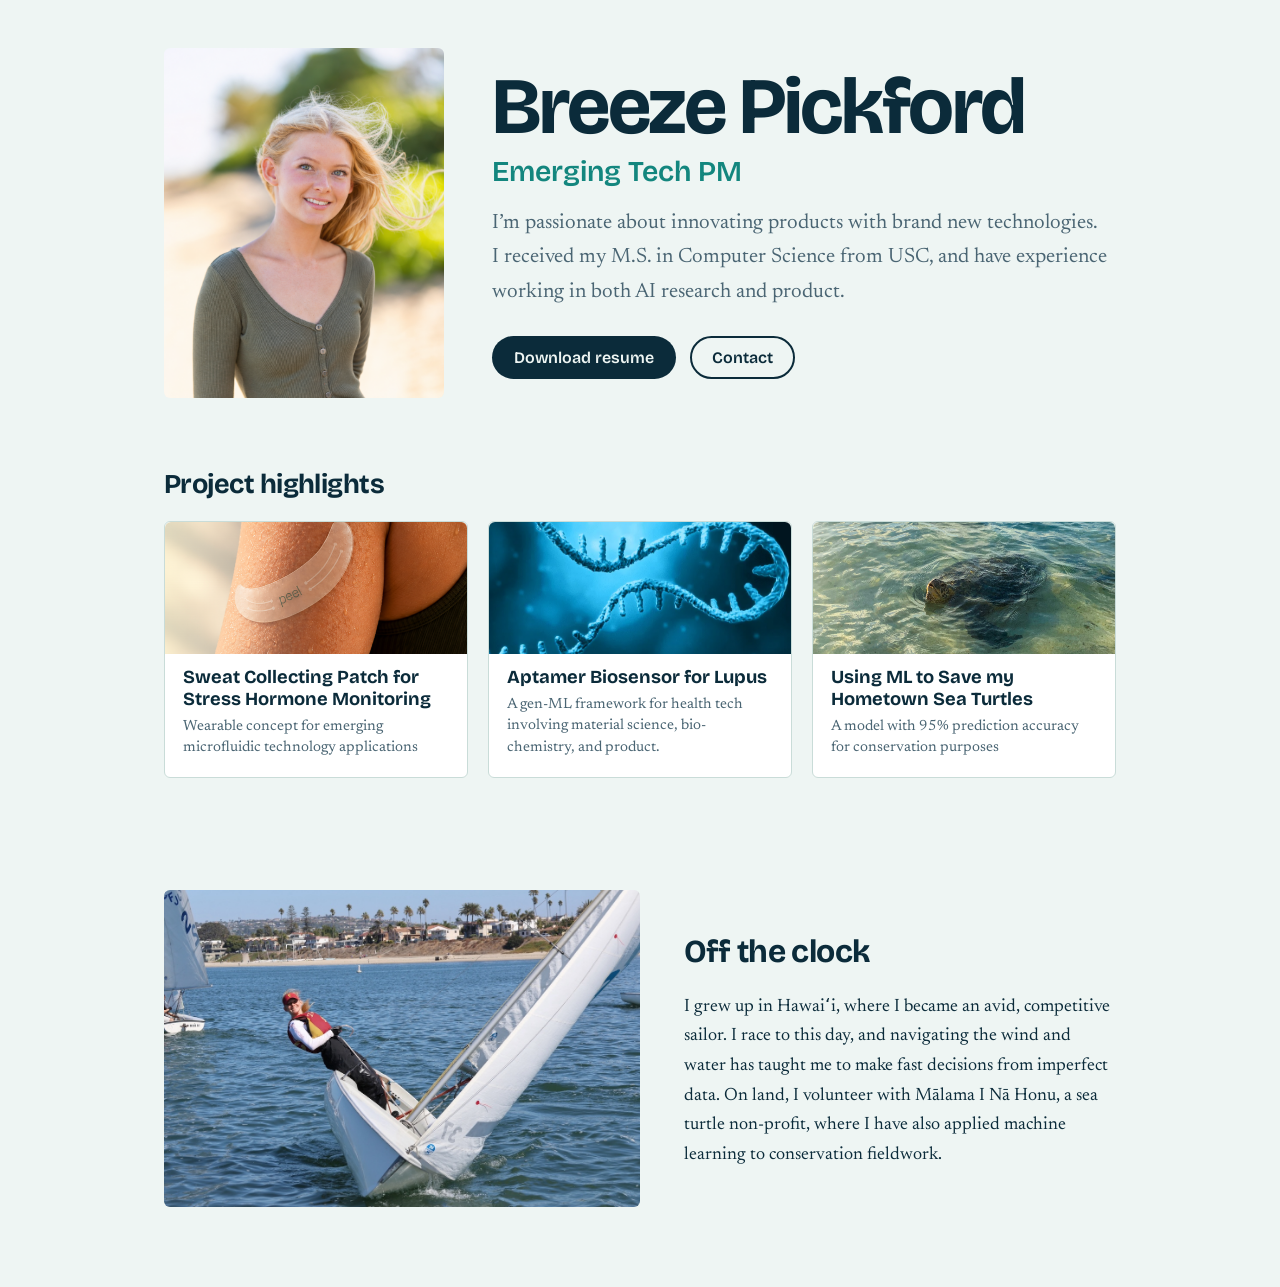
==== commit 7d476fb1: "v_11_@2_26_7pm" ====
--- a/index.html
+++ b/index.html
@@ -12,17 +12,17 @@
 <div>
 <h1>Breeze Pickford</h1>
 <p class="role">Emerging Tech PM</p>
-<p class="lede">I’m passionate about innovating products with brand new technologies. I received my M.S. in Computer Science from USC, and have significant experience working in both AI research and product.</p>
+<p class="lede">I’m passionate about innovating products with brand new technologies. I received my M.S. in Computer Science from USC, and have experience working in both AI research and product.</p>
 <div class="hero-links">
 <a class="btn" href="resume.pdf" download>Download resume</a>
-<a class="btn alt" href="mailto:yourname@usc.edu">Contact</a>
+<a class="btn alt" href="mailto:bpickfor@usc.edu">Contact</a>
 </div>
 </div>
 </header>
 
 <section class="projects" id="projects"><h2>Project highlights</h2>
 <div class="grid">
-<a class="card" href="peel.html"><img class="img" src="images/card-patch.jpg" alt="The Peel sweat patch on an upper arm"><h3>Sweat Collecting Patch for Stress Hormone Monitoring</h3><p>A wearable concept for emerging microfluidic technology applications taken from literature review to pitch deck.</p></a>
+<a class="card" href="peel.html"><img class="img" src="images/card-patch.jpg" alt="The Peel sweat patch on an upper arm"><h3>Sweat Collecting Patch for Stress Hormone Monitoring</h3><p>Wearable concept for emerging microfluidic technology applications</p></a>
 <a class="card" href="aptamer.html"><img class="img" src="images/card-aptamer.jpg" alt="3D rendering of an aptamer strand"><h3>Aptamer Biosensor for Lupus</h3><p>A gen-ML framework for health tech involving material science, bio-chemistry, and product.</p></a>
 <a class="card" href="turtle.html"><img class="img" src="images/card-turtle.jpg" alt="A green sea turtle surfacing in clear water"><h3>Using ML to Save my Hometown Sea Turtles</h3><p>A model with 95% prediction accuracy for conservation purposes</p></a>
 </div></section>
--- a/style.css
+++ b/style.css
@@ -17,7 +17,7 @@
 .about{display:grid;grid-template-columns:1fr 1fr;gap:40px;padding:48px 0;border-top:1px solid var(--line)}
 .about p{margin:0 0 1em}
 h2{font-size:2rem;letter-spacing:-.02em;margin:0 0 20px}
-.projects{padding:48px 0 80px;border-top:1px solid var(--line)}
+.projects{padding:24px 0 56px}
 .grid{display:grid;grid-template-columns:repeat(auto-fit,minmax(280px,1fr));gap:20px}
 .card{display:block;background:var(--card);border:1px solid var(--line);border-radius:6px;padding:26px;color:inherit;text-decoration:none;transition:transform .2s,border-color .2s}
 .card:hover{transform:translateY(-3px);border-color:var(--sea)}
@@ -88,10 +88,9 @@
 .hero-links .sep{color:var(--line)}
 .hero-links .btn.alt{background:transparent;color:var(--ink);border:2px solid var(--ink);padding:10px 20px}
 
-.projects{border-top:1px solid var(--line)}
 .projects .card .img{object-fit:cover}
 
-.offclock{display:grid;grid-template-columns:1.1fr 1fr;gap:44px;align-items:center;padding:56px 0 80px;border-top:1px solid var(--line)}
+.offclock{display:grid;grid-template-columns:1.1fr 1fr;gap:44px;align-items:center;padding:56px 0 80px}
 .offclock img{display:block;width:100%;height:auto;aspect-ratio:3/2;object-fit:cover;border-radius:6px}
 .offclock h2{margin-bottom:14px}
 .offclock p{margin:0;max-width:52ch}
@@ -101,3 +100,35 @@
   .home-hero .headshot{max-width:240px}
   .offclock{grid-template-columns:1fr;gap:24px}
 }
+
+/* ---- turtle case study ---- */
+.banner{margin:0 0 8px}
+.banner img{display:block;width:100%;height:auto;aspect-ratio:21/9;object-fit:cover;border-radius:6px}
+.quote{margin:32px 0 8px;padding:6px 0 6px 24px;border-left:5px solid var(--sun);max-width:720px}
+.quote p{margin:0;font:italic 400 1.5rem/1.45 "Newsreader",Georgia,serif}
+.quote cite{display:block;margin-top:10px;font:600 .95rem "Bricolage Grotesque",sans-serif;font-style:normal;color:var(--mute)}
+.split{display:grid;grid-template-columns:minmax(0,5fr) minmax(0,6fr);gap:40px;align-items:start;padding:44px 0}
+.split img{display:block;width:100%;height:auto;aspect-ratio:4/5;object-fit:cover;border-radius:6px}
+.split h2{margin-bottom:14px}.split p{margin:0 0 1em}
+@media(max-width:700px){.split{grid-template-columns:1fr;gap:24px}.split img{aspect-ratio:3/2}}
+
+/* ---- project links ---- */
+.doc-links{display:flex;flex-wrap:wrap;gap:12px;margin:18px 0 0}
+.doc-links .btn{padding:11px 20px}
+.doc-links .btn.alt{background:transparent;color:var(--ink);border:2px solid var(--ink);padding:9px 18px}
+
+/* ---- compact home cards ---- */
+.projects h2{font-size:1.7rem;margin-bottom:14px}
+.card{padding:18px}
+.card .img{aspect-ratio:16/7;margin:-18px -18px 12px;width:calc(100% + 36px)}
+.card h3{font-size:1.15rem;margin:0 0 6px}
+.card p{font-size:.92rem;line-height:1.45;margin:0}
+
+/* ---- project pages: full-width top banner + stacked key facts ---- */
+body>.banner{margin:0}
+body>.banner img{aspect-ratio:auto;height:clamp(150px,26vw,300px);border-radius:0}
+.facts{grid-template-columns:1fr;gap:22px}
+.facts>div{font-size:1.35rem;line-height:1.5;max-width:720px}
+.facts b{font-size:.85rem;margin-bottom:2px}
+.facts .grade{display:inline-block;justify-self:start;background:var(--sun);color:#0b2b3a;padding:10px 20px;border-radius:10px;font:800 1.6rem/1.2 "Bricolage Grotesque",system-ui,sans-serif}
+.facts .grade b{color:#0b2b3a;font-size:.85rem;font-weight:600}
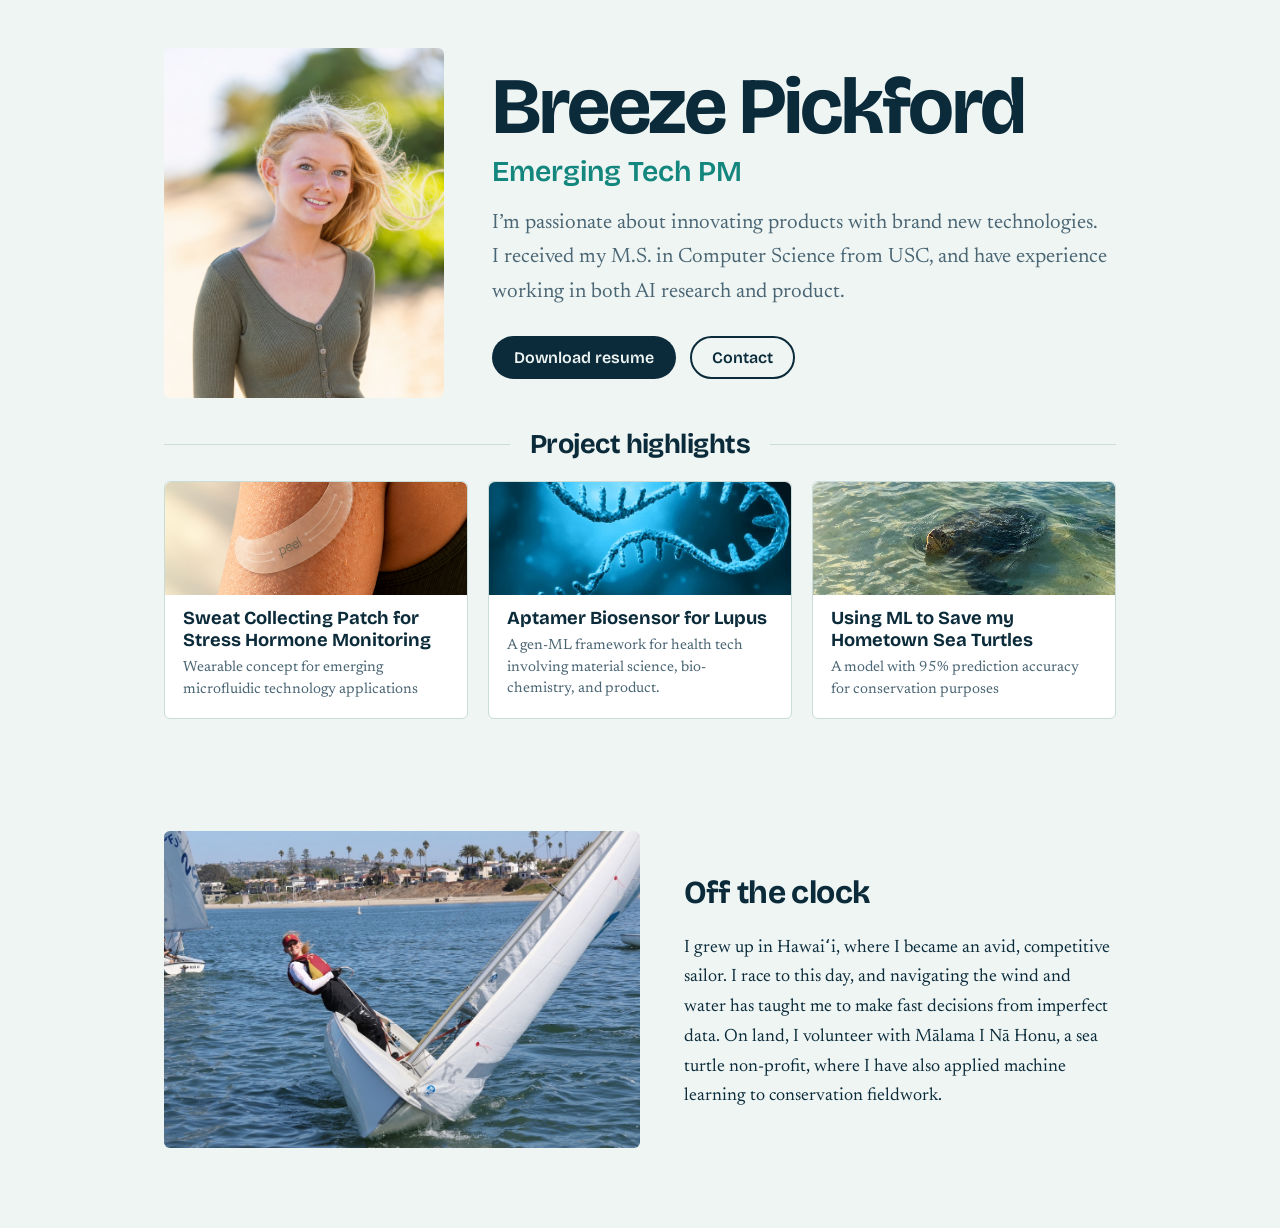
==== commit cd462150: "attached resume, changed link" ====
--- a/index.html
+++ b/index.html
@@ -14,7 +14,7 @@
 <p class="role">Emerging Tech PM</p>
 <p class="lede">I’m passionate about innovating products with brand new technologies. I received my M.S. in Computer Science from USC, and have experience working in both AI research and product.</p>
 <div class="hero-links">
-<a class="btn" href="resume.pdf" download>Download resume</a>
+<a class="btn" href="breeze-pickford-resume.pdf" download>Download resume</a>
 <a class="btn alt" href="mailto:bpickfor@usc.edu">Contact</a>
 </div>
 </div>
--- a/style.css
+++ b/style.css
@@ -17,7 +17,7 @@
 .about{display:grid;grid-template-columns:1fr 1fr;gap:40px;padding:48px 0;border-top:1px solid var(--line)}
 .about p{margin:0 0 1em}
 h2{font-size:2rem;letter-spacing:-.02em;margin:0 0 20px}
-.projects{padding:24px 0 56px}
+.projects{padding:8px 0 56px}
 .grid{display:grid;grid-template-columns:repeat(auto-fit,minmax(280px,1fr));gap:20px}
 .card{display:block;background:var(--card);border:1px solid var(--line);border-radius:6px;padding:26px;color:inherit;text-decoration:none;transition:transform .2s,border-color .2s}
 .card:hover{transform:translateY(-3px);border-color:var(--sea)}
@@ -28,7 +28,7 @@
 .phead{padding:48px 0 32px}.phead h1{max-width:20ch;font-size:clamp(2.2rem,5.5vw,4rem)}
 .facts{display:grid;grid-template-columns:repeat(auto-fit,minmax(180px,1fr));gap:20px;border-top:1px solid var(--line);border-bottom:1px solid var(--line);padding:22px 0;margin-bottom:8px}
 .facts b{display:block;font:600 .9rem "Bricolage Grotesque",sans-serif;color:var(--sea)}
-.sec{padding:44px 0;max-width:720px}.sec h2{margin-bottom:14px}
+.sec{padding:22px 0;max-width:720px}.sec h2{margin-bottom:14px}
 .box{background:var(--card);border:1px solid var(--line);border-left:5px solid var(--sea);border-radius:6px;padding:20px 24px;margin:0 0 16px}
 .box h3{margin:0 0 6px;font-size:1.15rem}.box p{margin:0}
 .btn{display:inline-block;background:var(--ink);color:var(--bg);padding:12px 22px;border-radius:99px;text-decoration:none;font-weight:600}
@@ -79,7 +79,7 @@
 .note{font-size:.95rem;color:var(--mute)}
 
 /* ---- home page redesign ---- */
-.home-hero{display:grid;grid-template-columns:280px 1fr;gap:48px;align-items:center;padding:48px 0 40px}
+.home-hero{display:grid;grid-template-columns:280px 1fr;gap:48px;align-items:center;padding:48px 0 16px}
 .home-hero .headshot{display:block;width:100%;aspect-ratio:4/5;object-fit:cover;border-radius:6px}
 .home-hero h1{max-width:none;font-size:clamp(2.8rem,7vw,5rem);margin:0 0 6px}
 .role{font:600 clamp(1.3rem,3vw,1.8rem)/1.2 "Bricolage Grotesque",system-ui,sans-serif;color:var(--sea);margin:0 0 18px}
@@ -107,7 +107,7 @@
 .quote{margin:32px 0 8px;padding:6px 0 6px 24px;border-left:5px solid var(--sun);max-width:720px}
 .quote p{margin:0;font:italic 400 1.5rem/1.45 "Newsreader",Georgia,serif}
 .quote cite{display:block;margin-top:10px;font:600 .95rem "Bricolage Grotesque",sans-serif;font-style:normal;color:var(--mute)}
-.split{display:grid;grid-template-columns:minmax(0,5fr) minmax(0,6fr);gap:40px;align-items:start;padding:44px 0}
+.split{display:grid;grid-template-columns:minmax(0,5fr) minmax(0,6fr);gap:40px;align-items:start;padding:24px 0}
 .split img{display:block;width:100%;height:auto;aspect-ratio:4/5;object-fit:cover;border-radius:6px}
 .split h2{margin-bottom:14px}.split p{margin:0 0 1em}
 @media(max-width:700px){.split{grid-template-columns:1fr;gap:24px}.split img{aspect-ratio:3/2}}
@@ -120,7 +120,7 @@
 /* ---- compact home cards ---- */
 .projects h2{font-size:1.7rem;margin-bottom:14px}
 .card{padding:18px}
-.card .img{aspect-ratio:16/7;margin:-18px -18px 12px;width:calc(100% + 36px)}
+.card .img{aspect-ratio:16/6;margin:-18px -18px 12px;width:calc(100% + 36px)}
 .card h3{font-size:1.15rem;margin:0 0 6px}
 .card p{font-size:.92rem;line-height:1.45;margin:0}
 
@@ -132,3 +132,15 @@
 .facts b{font-size:.85rem;margin-bottom:2px}
 .facts .grade{display:inline-block;justify-self:start;background:var(--sun);color:#0b2b3a;padding:10px 20px;border-radius:10px;font:800 1.6rem/1.2 "Bricolage Grotesque",system-ui,sans-serif}
 .facts .grade b{color:#0b2b3a;font-size:.85rem;font-weight:600}
+
+/* ---- centered "Project highlights" heading with side rules ---- */
+.projects h2{display:flex;align-items:center;justify-content:center;gap:20px;text-align:center}
+.projects h2::before,.projects h2::after{content:"";flex:1;height:1px;background:var(--line)}
+
+/* ---- project pages: one divider (below testimonial), nav over banner ---- */
+.facts{border:0;padding:8px 0 0}
+.rule{border:0;border-top:1px solid var(--line);margin:32px 0 0}
+body>.banner{position:relative}
+body>.banner::after{content:"";position:absolute;inset:0 0 auto 0;height:120px;background:linear-gradient(to bottom,rgba(0,0,0,.55),transparent);pointer-events:none}
+body>.banner~.wrap>.nav{position:absolute;top:0;left:0;right:0;max-width:1000px;margin:0 auto;padding:22px 24px;z-index:2}
+body>.banner~.wrap>.nav a{color:#fff;text-shadow:0 1px 6px rgba(0,0,0,.5)}
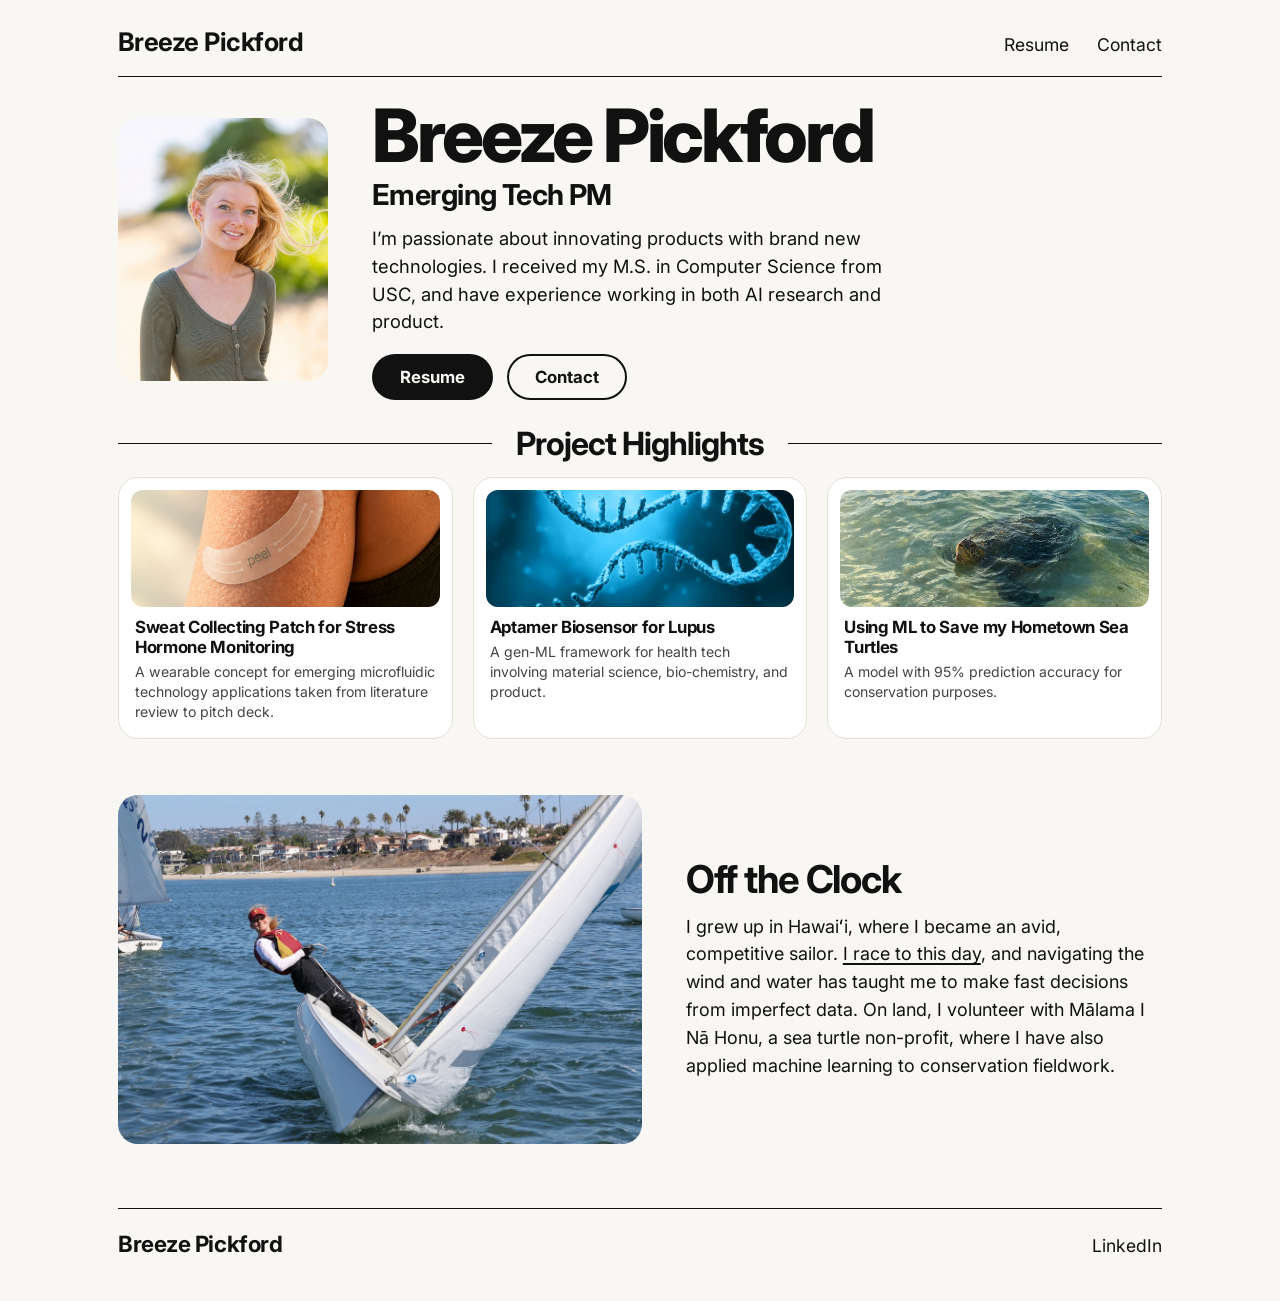
==== commit b4140338: "made homepage match style of project pages" ====
--- a/index.html
+++ b/index.html
@@ -3,36 +3,45 @@
 <meta name="viewport" content="width=device-width,initial-scale=1">
 <meta name="description" content="Breeze Pickford: emerging tech product manager with an M.S. in Computer Science from USC and experience in AI research and product.">
 <link rel="preconnect" href="https://fonts.googleapis.com"><link rel="preconnect" href="https://fonts.gstatic.com" crossorigin>
-<link href="https://fonts.googleapis.com/css2?family=Bricolage+Grotesque:wght@500;600;800&family=Newsreader:ital,wght@0,400;0,600;1,400&display=swap" rel="stylesheet">
-<link rel="stylesheet" href="style.css"></head><body>
-<div class="wrap">
+<link href="https://fonts.googleapis.com/css2?family=Inter:wght@400;500;600;700;800&display=swap" rel="stylesheet">
+<link rel="stylesheet" href="project.css">
+<link rel="stylesheet" href="home.css"></head>
+<body><div class="wrap">
 
-<header class="home-hero">
+<header class="bar">
+<a class="name" href="index.html">Breeze Pickford</a>
+<nav><a href="breeze-pickford-resume.pdf" download>Resume</a><a href="https://www.linkedin.com/in/breezepickford/" target="_blank" rel="noopener">Contact</a></nav>
+</header>
+
+<main>
+<section class="home-hero">
 <img class="headshot" src="images/portrait.jpg" alt="Breeze Pickford smiling outdoors, hair blowing in the wind">
 <div>
 <h1>Breeze Pickford</h1>
 <p class="role">Emerging Tech PM</p>
 <p class="lede">I’m passionate about innovating products with brand new technologies. I received my M.S. in Computer Science from USC, and have experience working in both AI research and product.</p>
 <div class="hero-links">
-<a class="btn" href="breeze-pickford-resume.pdf" download>Download resume</a>
-<a class="btn alt" href="mailto:bpickfor@usc.edu">Contact</a>
+<a class="btn" href="breeze-pickford-resume.pdf" download>Resume</a>
+<a class="btn alt" href="https://www.linkedin.com/in/breezepickford/" target="_blank" rel="noopener">Contact</a>
 </div>
 </div>
-</header>
+</section>
 
-<section class="projects" id="projects"><h2>Project highlights</h2>
+<section class="projects" id="projects"><h2>Project Highlights</h2>
 <div class="grid">
-<a class="card" href="peel.html"><img class="img" src="images/card-patch.jpg" alt="The Peel sweat patch on an upper arm"><h3>Sweat Collecting Patch for Stress Hormone Monitoring</h3><p>Wearable concept for emerging microfluidic technology applications</p></a>
-<a class="card" href="aptamer.html"><img class="img" src="images/card-aptamer.jpg" alt="3D rendering of an aptamer strand"><h3>Aptamer Biosensor for Lupus</h3><p>A gen-ML framework for health tech involving material science, bio-chemistry, and product.</p></a>
-<a class="card" href="turtle.html"><img class="img" src="images/card-turtle.jpg" alt="A green sea turtle surfacing in clear water"><h3>Using ML to Save my Hometown Sea Turtles</h3><p>A model with 95% prediction accuracy for conservation purposes</p></a>
+<a class="card" href="peel.html"><img src="images/card-patch.jpg" alt="The Peel sweat patch on an upper arm"><h3>Sweat Collecting Patch for Stress Hormone Monitoring</h3><p>A wearable concept for emerging microfluidic technology applications taken from literature review to pitch deck.</p></a>
+<a class="card" href="aptamer.html"><img src="images/card-aptamer.jpg" alt="3D rendering of an aptamer strand"><h3>Aptamer Biosensor for Lupus</h3><p>A gen-ML framework for health tech involving material science, bio-chemistry, and product.</p></a>
+<a class="card" href="turtle.html"><img src="images/card-turtle.jpg" alt="A green sea turtle surfacing in clear water"><h3>Using ML to Save my Hometown Sea Turtles</h3><p>A model with 95% prediction accuracy for conservation purposes.</p></a>
 </div></section>
 
 <section class="offclock" id="about">
 <img src="images/drives-sailing-turtles.jpg" alt="Breeze leaning out on a racing dinghy on a sunny bay" loading="lazy">
 <div>
-<h2>Off the clock</h2>
-<p>I grew up in Hawaiʻi, where I became an avid, competitive sailor. I race to this day, and navigating the wind and water has taught me to make fast decisions from imperfect data. On land, I volunteer with Mālama I Nā Honu, a sea turtle non-profit, where I have also applied machine learning to conservation fieldwork.</p>
+<h2>Off the Clock</h2>
+<p>I grew up in Hawaiʻi, where I became an avid, competitive sailor. <a href="https://lnkd.in/p/g6UuQ4kx" target="_blank" rel="noopener">I race to this day</a>, and navigating the wind and water has taught me to make fast decisions from imperfect data. On land, I volunteer with Mālama I Nā Honu, a sea turtle non-profit, where I have also applied machine learning to conservation fieldwork.</p>
 </div>
 </section>
+</main>
 
+<footer class="bar foot"><a class="name" href="index.html">Breeze Pickford</a><a class="back" href="https://www.linkedin.com/in/breezepickford/" target="_blank" rel="noopener">LinkedIn</a></footer>
 </div></body></html>
--- a/project.css
+++ b/project.css
@@ -0,0 +1,60 @@
+/* Project case-study pages (peel, aptamer, turtle). Home page still uses style.css */
+:root{--bg:#f9f7f3;--ink:#111;--mute:#444;--yellow:#f7e2a0;--pink:#f3d6ee;--teal:#aedbd2;--teal-ink:#2a8f7e}
+*{box-sizing:border-box}
+html{scroll-behavior:smooth}
+body{margin:0;background:var(--bg);color:var(--ink);font:400 1.125rem/1.55 "Inter",system-ui,-apple-system,"Segoe UI",sans-serif;-webkit-font-smoothing:antialiased}
+a{color:inherit}
+a:focus-visible{outline:3px solid var(--ink);outline-offset:3px;border-radius:2px}
+.wrap{max-width:1100px;margin:0 auto;padding:0 28px}
+
+/* header + footer */
+.bar{display:flex;justify-content:space-between;align-items:baseline;padding:22px 0 14px;border-bottom:1px solid var(--ink)}
+.bar.foot{border-bottom:0;border-top:1px solid var(--ink);margin-top:56px;padding:18px 0 40px}
+.bar a{text-decoration:none}
+.bar .name{font-weight:700;font-size:1.6rem;letter-spacing:-.02em}
+.bar .back{font-size:1.1rem}
+.bar.foot .name{font-size:1.4rem}
+
+/* hero */
+.hero{display:grid;grid-template-columns:5fr 6fr;gap:36px;align-items:center;padding:32px 0 8px}
+.hero h1{font-size:clamp(2.2rem,4.8vw,3.7rem);font-weight:700;line-height:1.05;letter-spacing:-.035em;margin:0 0 16px}
+.hero p{margin:0 0 10px;font-size:1.2rem;line-height:1.5}
+.hero .meta{font-weight:700;margin-top:14px}
+.hero .meta.grade{text-transform:uppercase;letter-spacing:.02em}
+.hero .meta.role{color:var(--teal-ink)}
+.hero figure{margin:0}
+.hero img{display:block;width:100%;aspect-ratio:1.9/1;object-fit:cover;border-radius:24px}
+.hero figcaption{font-size:.95rem;margin-top:8px}
+
+/* sections */
+h2{font-size:clamp(1.8rem,3.4vw,2.4rem);font-weight:700;letter-spacing:-.03em;line-height:1.1;margin:44px 0 12px}
+p{margin:0 0 1em}
+.key{text-decoration:underline;text-underline-offset:3px}
+
+/* image pairs and splits */
+.pair{display:grid;grid-template-columns:1fr 1fr;gap:28px;margin:28px 0 0}
+.pair figure,.split figure{margin:0}
+.pair img,.split img{display:block;width:100%;object-fit:cover;border-radius:20px}
+.pair img{aspect-ratio:2.25/1}
+figure figcaption{font-size:.95rem;margin-top:8px}
+.split{display:grid;grid-template-columns:1fr 1fr;gap:36px;align-items:start;margin:36px 0 0}
+.split img{aspect-ratio:1.7/1}
+.split h2{margin-top:0}
+
+/* deliverables */
+.links{display:flex;flex-wrap:wrap;gap:20px 48px;font-weight:600;font-size:1.25rem}
+.links a{text-underline-offset:4px;text-decoration-thickness:2px}
+
+/* testimonial */
+.quote{display:grid;grid-template-columns:150px 1fr;align-items:start;margin:40px 0 0;padding:28px 36px 24px 0;border-radius:24px;background:var(--q,var(--yellow))}
+.quote.pink{--q:var(--pink)}.quote.teal{--q:var(--teal)}
+.quote::before{content:"\201C";font:italic 800 8rem/.9 "Inter",sans-serif;text-align:center;padding-top:.15em}
+.quote p{margin:0;font-size:clamp(1.4rem,2.6vw,2rem);font-weight:600;line-height:1.25;letter-spacing:-.025em}
+.quote cite{display:block;margin-top:10px;font-style:normal;font-weight:700;font-size:.9rem;letter-spacing:.12em;text-transform:uppercase}
+
+@media(max-width:760px){
+  body{font-size:1.05rem}
+  .hero,.pair,.split{grid-template-columns:1fr;gap:22px}
+  .quote{grid-template-columns:1fr;padding:22px}
+  .quote::before{text-align:left;font-size:4.5rem;height:3rem;padding:0}
+}
--- a/home.css
+++ b/home.css
@@ -0,0 +1,47 @@
+/* Home page styles. Loads AFTER project.css (shares its colors, fonts, .wrap, .bar). */
+
+/* header: nav links on the right */
+.bar nav{display:flex;gap:28px;font-size:1.1rem}
+.bar nav a{text-decoration:none}
+.bar nav a:hover{text-decoration:underline;text-underline-offset:4px}
+
+/* hero */
+.home-hero{display:grid;grid-template-columns:210px 1fr;gap:44px;align-items:center;padding:22px 0 0}
+.home-hero .headshot{display:block;width:100%;aspect-ratio:4/5;object-fit:cover;border-radius:20px}
+.home-hero h1{font-size:clamp(2.6rem,6.2vw,4.6rem);font-weight:800;line-height:1;letter-spacing:-.045em;margin:0 0 6px}
+.home-hero .role{font-size:clamp(1.3rem,2.4vw,1.8rem);font-weight:700;letter-spacing:-.02em;line-height:1.15;margin:0 0 14px}
+.home-hero .lede{font-size:1.15rem;line-height:1.5;max-width:46ch;margin:0 0 18px}
+.hero-links{display:flex;flex-wrap:wrap;gap:14px}
+.btn{display:inline-block;padding:11px 26px;border-radius:99px;background:var(--ink);color:var(--bg);border:2px solid var(--ink);font-weight:700;font-size:1.05rem;text-decoration:none;line-height:1.2}
+.btn.alt{background:transparent;color:var(--ink)}
+.btn:hover{transform:translateY(-2px)}
+.btn{transition:transform .2s}
+
+/* project highlights heading with side rules */
+.projects h2{display:flex;align-items:center;justify-content:center;gap:24px;text-align:center;font-size:clamp(1.5rem,2.6vw,2rem);margin:26px 0 16px}
+.projects h2::before,.projects h2::after{content:"";flex:1;height:1px;background:var(--ink)}
+
+/* compact cards: sized so the whole row fits on a laptop screen */
+.grid{display:grid;grid-template-columns:repeat(3,1fr);gap:20px}
+.card{display:block;background:#fff;border:1px solid #e4e0d8;border-radius:20px;padding:12px 12px 16px;color:inherit;text-decoration:none;transition:transform .2s,border-color .2s,box-shadow .2s}
+.card:hover,.card:focus-visible{transform:translateY(-4px);border-color:var(--ink);box-shadow:0 0 0 1px var(--ink)}
+.card img{display:block;width:100%;height:clamp(80px,13vh,120px);object-fit:cover;border-radius:12px;margin:0 0 10px}
+.card h3{font-size:1.05rem;font-weight:700;letter-spacing:-.02em;line-height:1.2;margin:0 0 5px;padding:0 4px}
+.card p{font-size:.88rem;line-height:1.4;margin:0;padding:0 4px;color:var(--mute)}
+
+/* off the clock */
+.offclock{display:grid;grid-template-columns:1.1fr 1fr;gap:44px;align-items:center;padding:56px 0 8px}
+.offclock img{display:block;width:100%;aspect-ratio:3/2;object-fit:cover;border-radius:20px}
+.offclock h2{margin:0 0 12px}
+.offclock p{margin:0;max-width:52ch}
+.offclock a{text-underline-offset:3px;text-decoration-thickness:2px}
+
+@media(max-width:860px){
+  .grid{grid-template-columns:1fr}
+  .card img{height:150px}
+}
+@media(max-width:700px){
+  .home-hero,.offclock{grid-template-columns:1fr;gap:22px}
+  .home-hero .headshot{max-width:220px}
+  .bar nav{gap:18px}
+}
